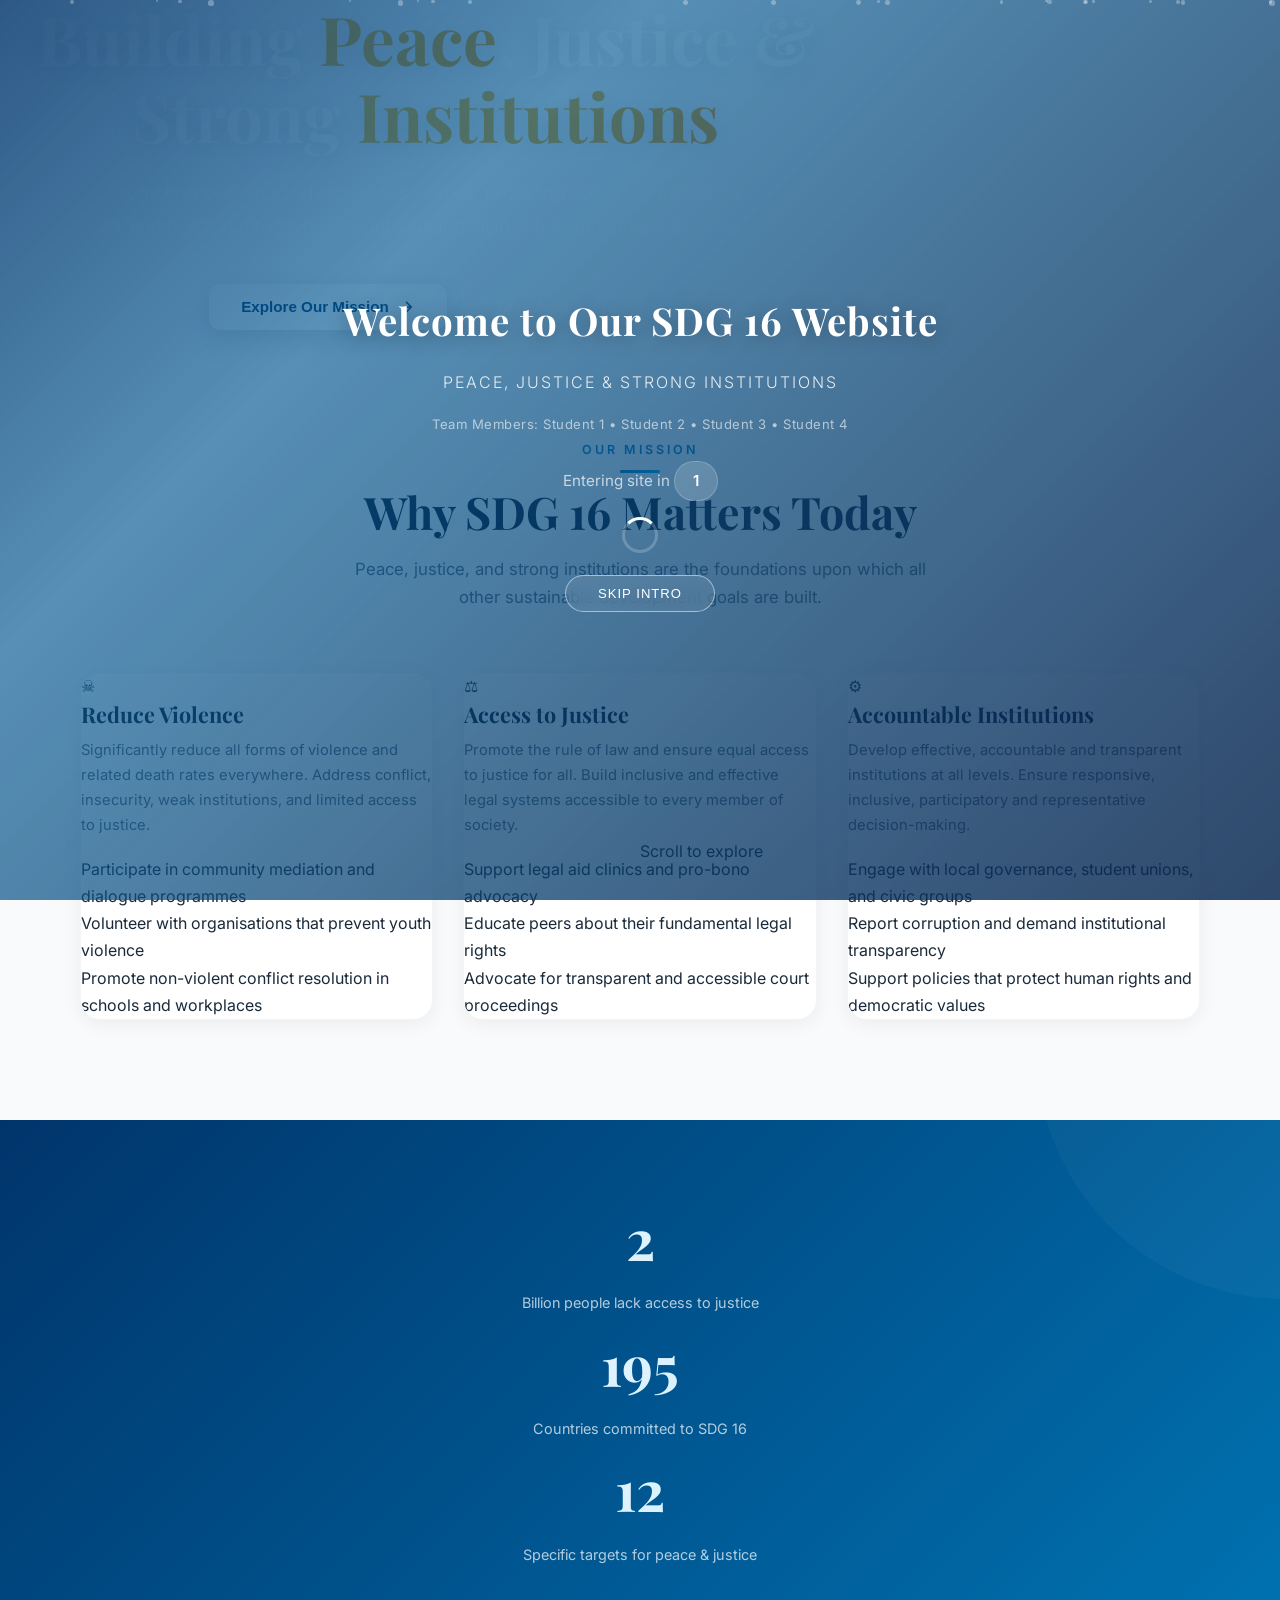
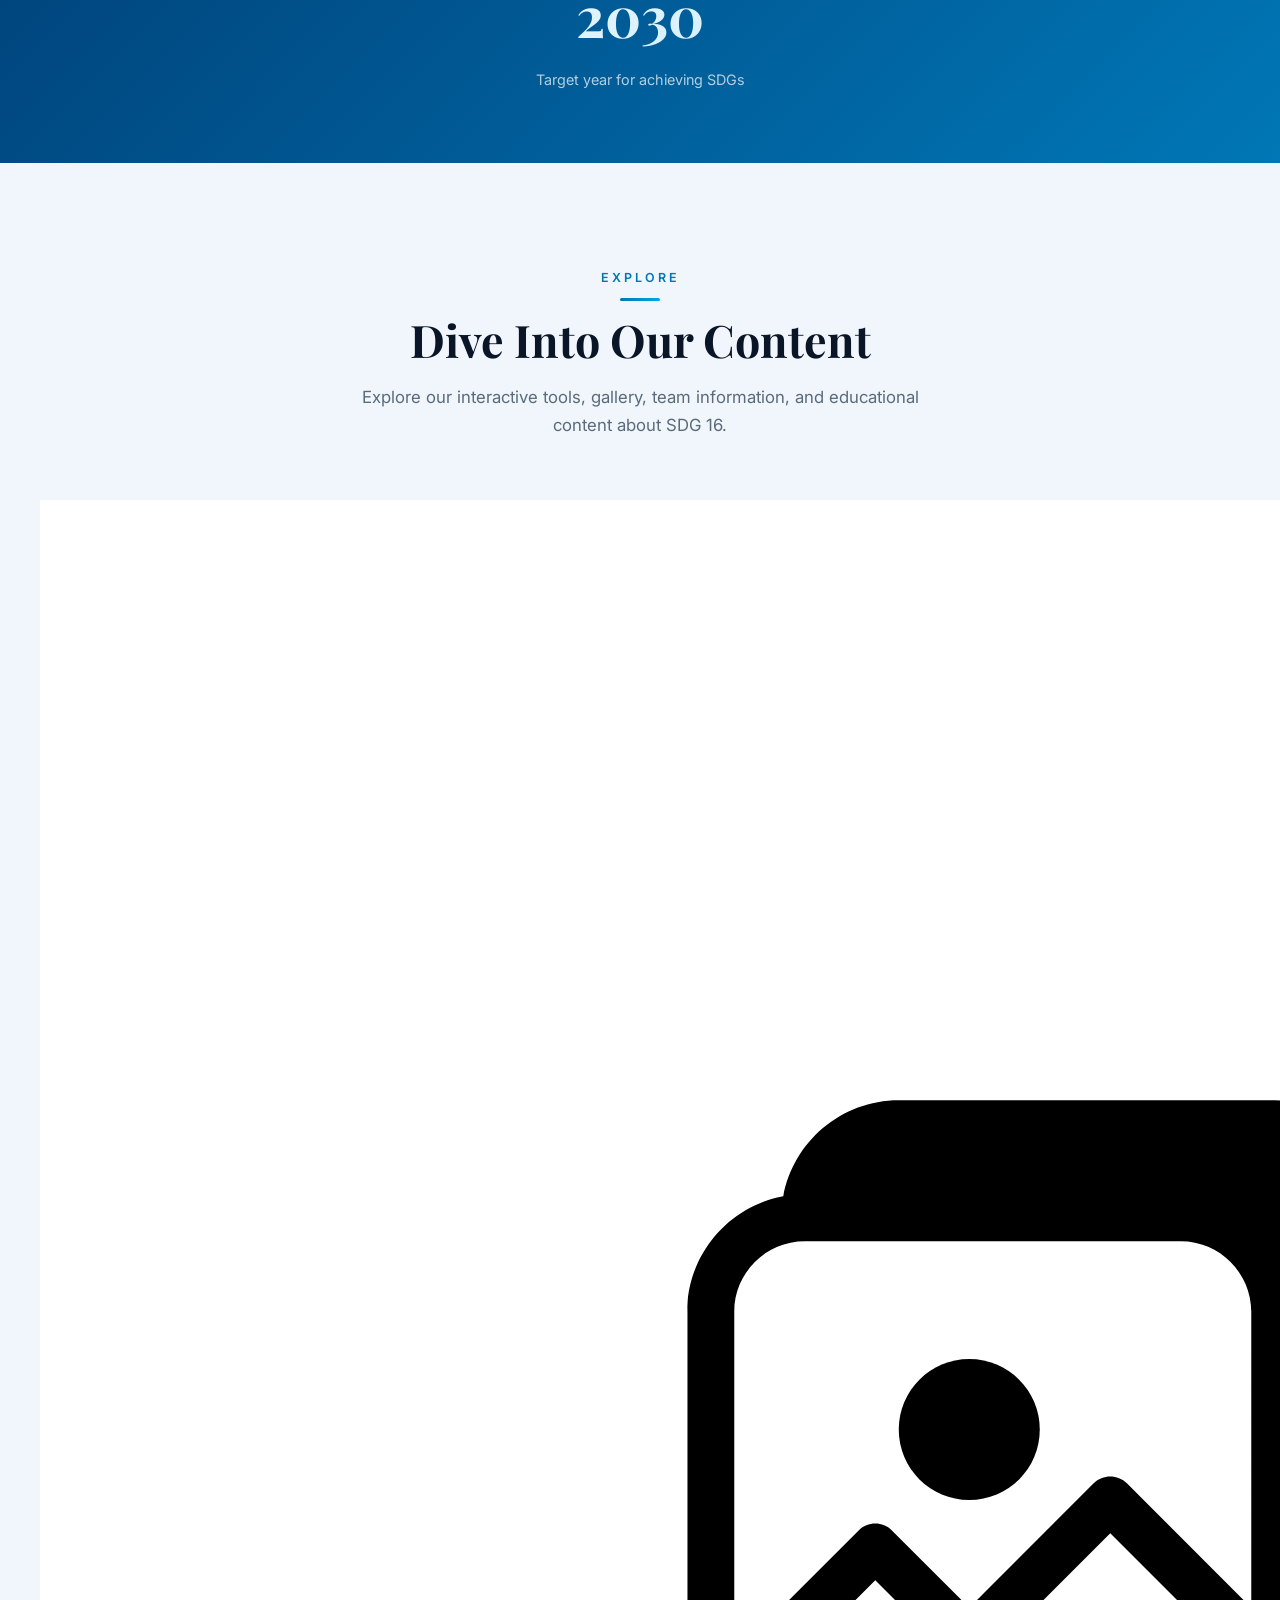
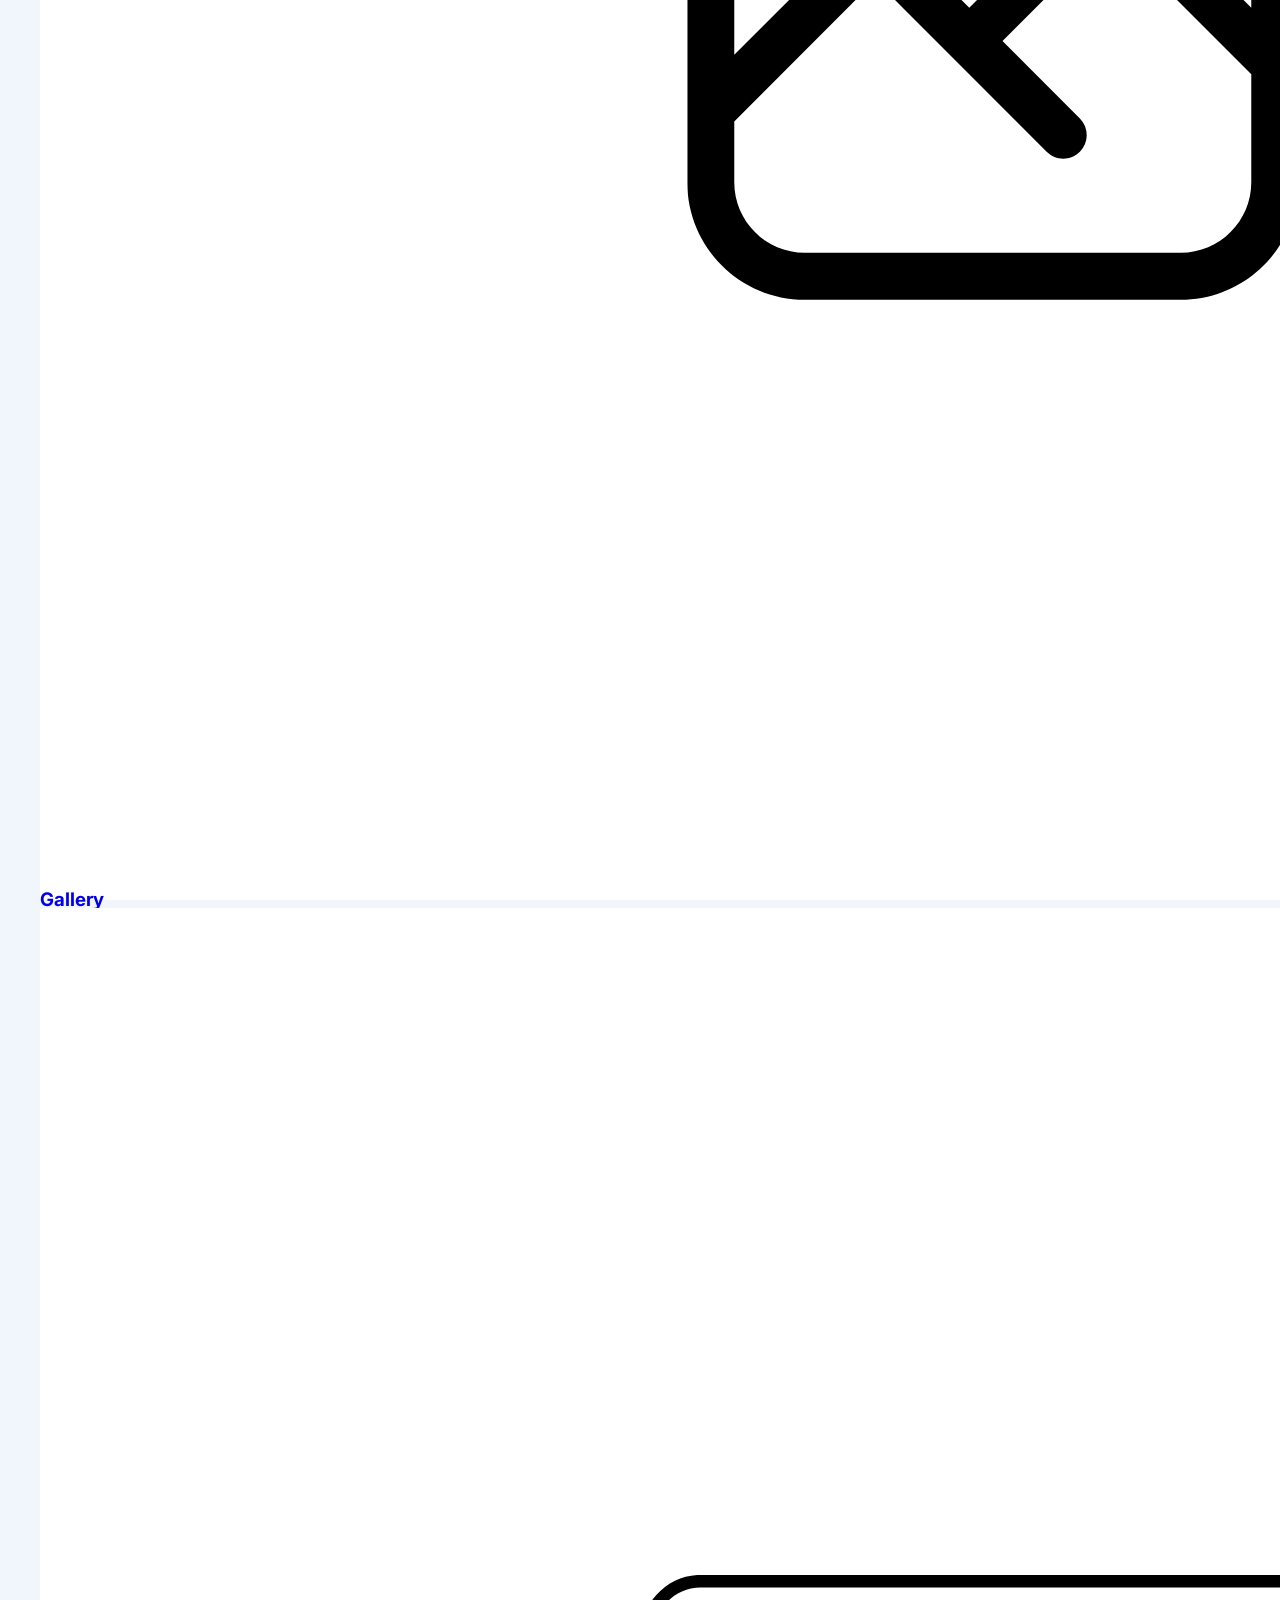
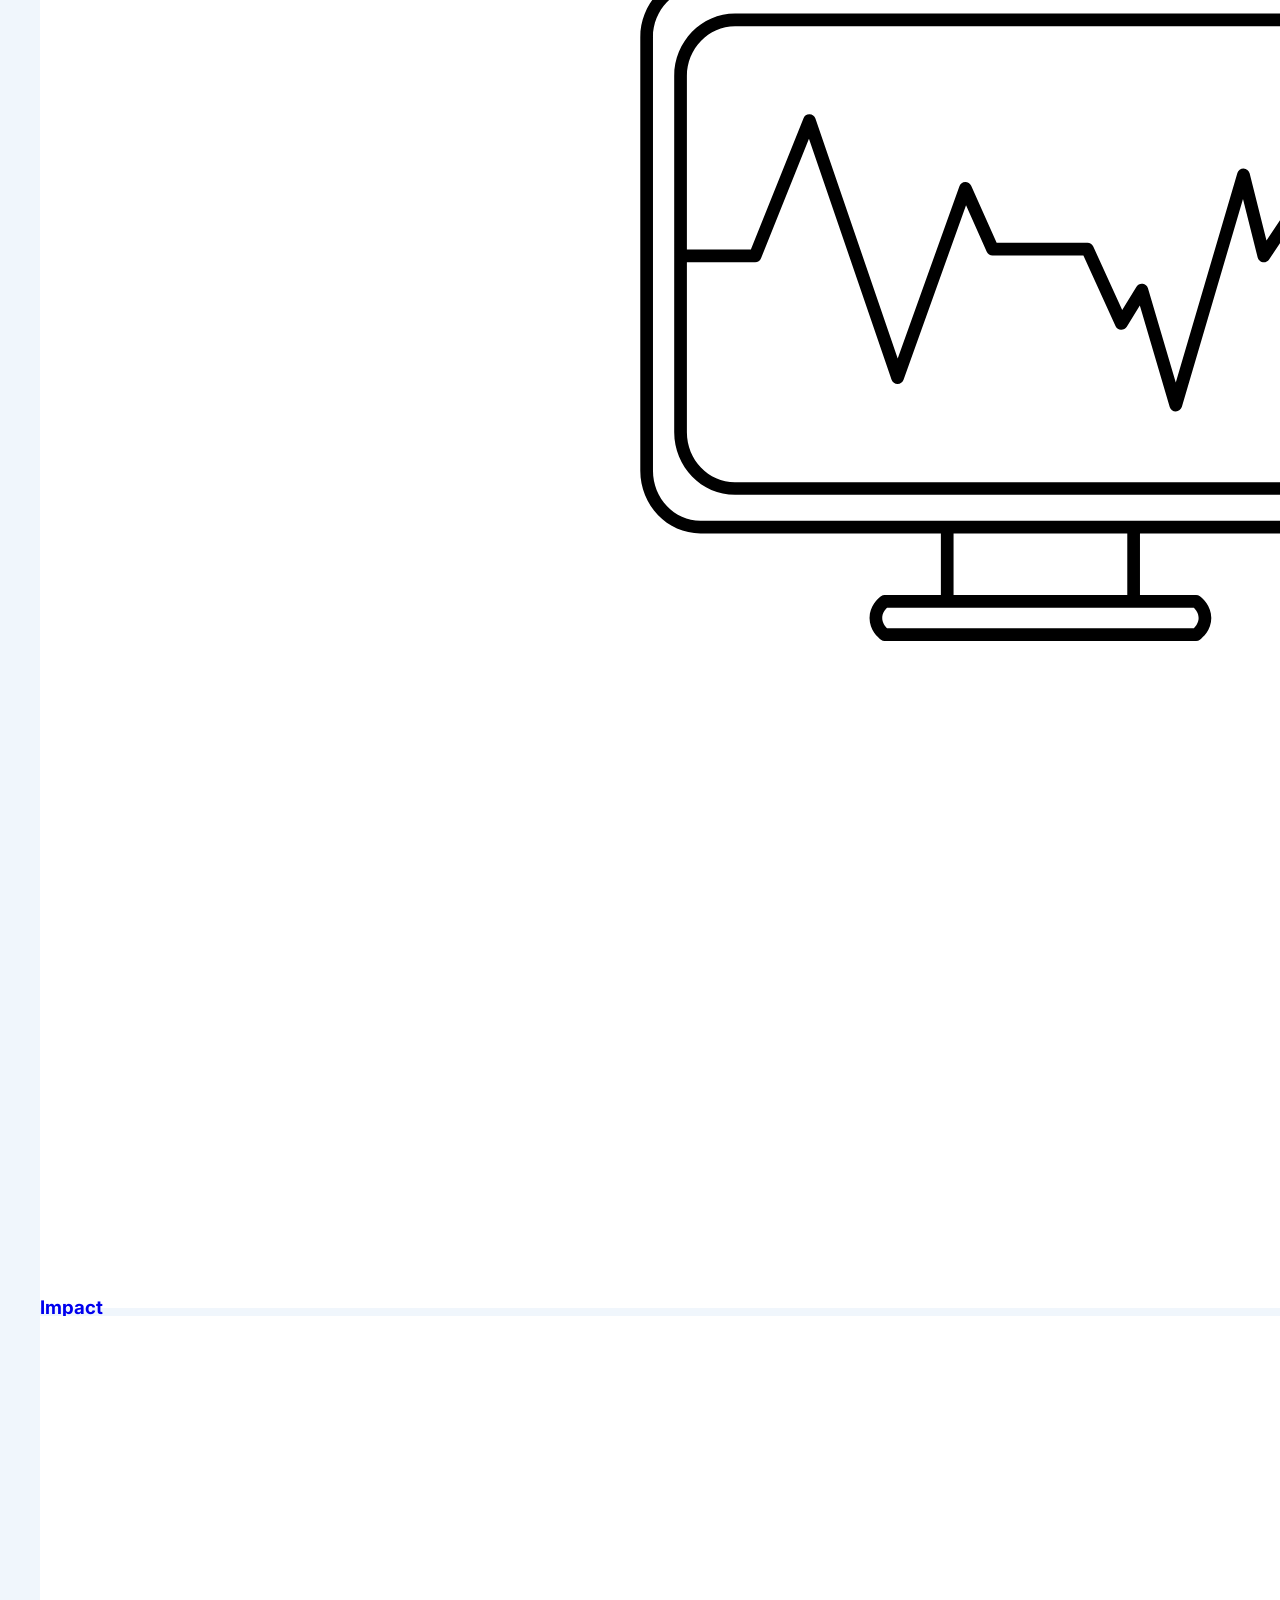
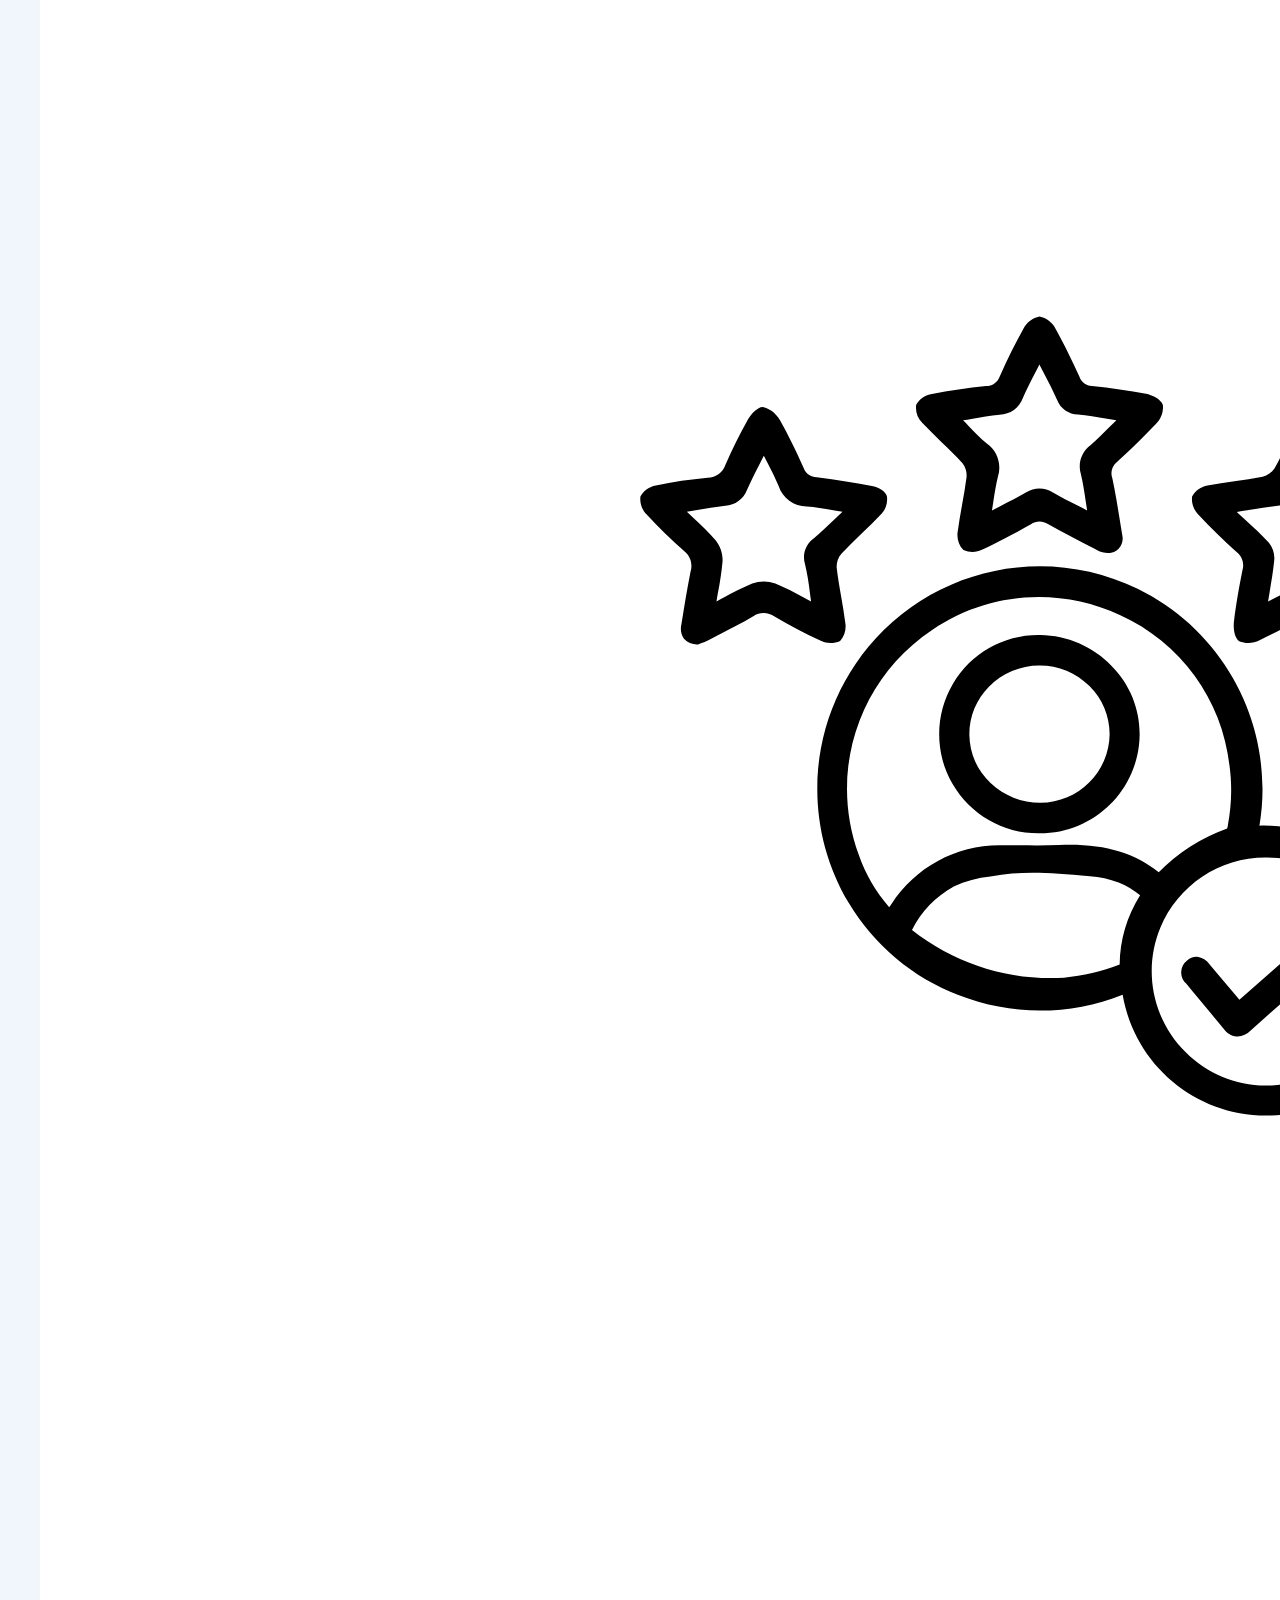
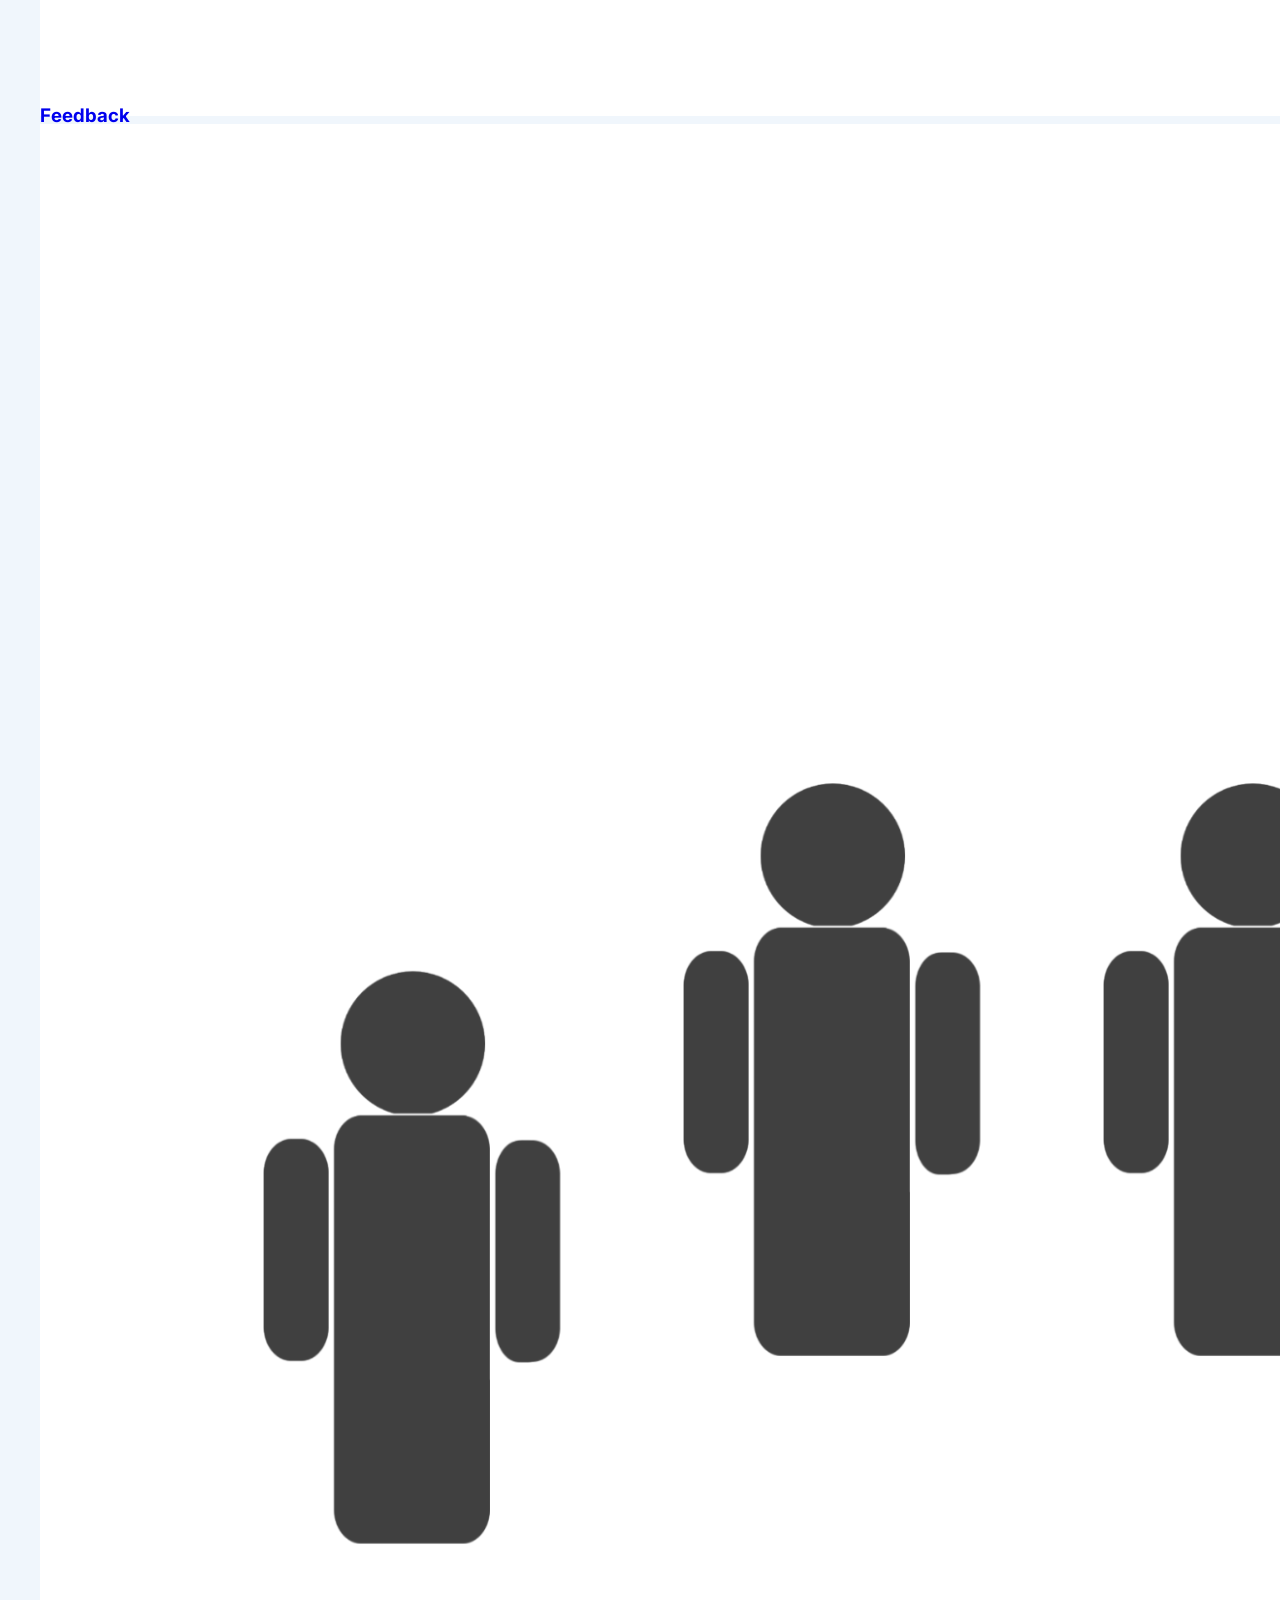
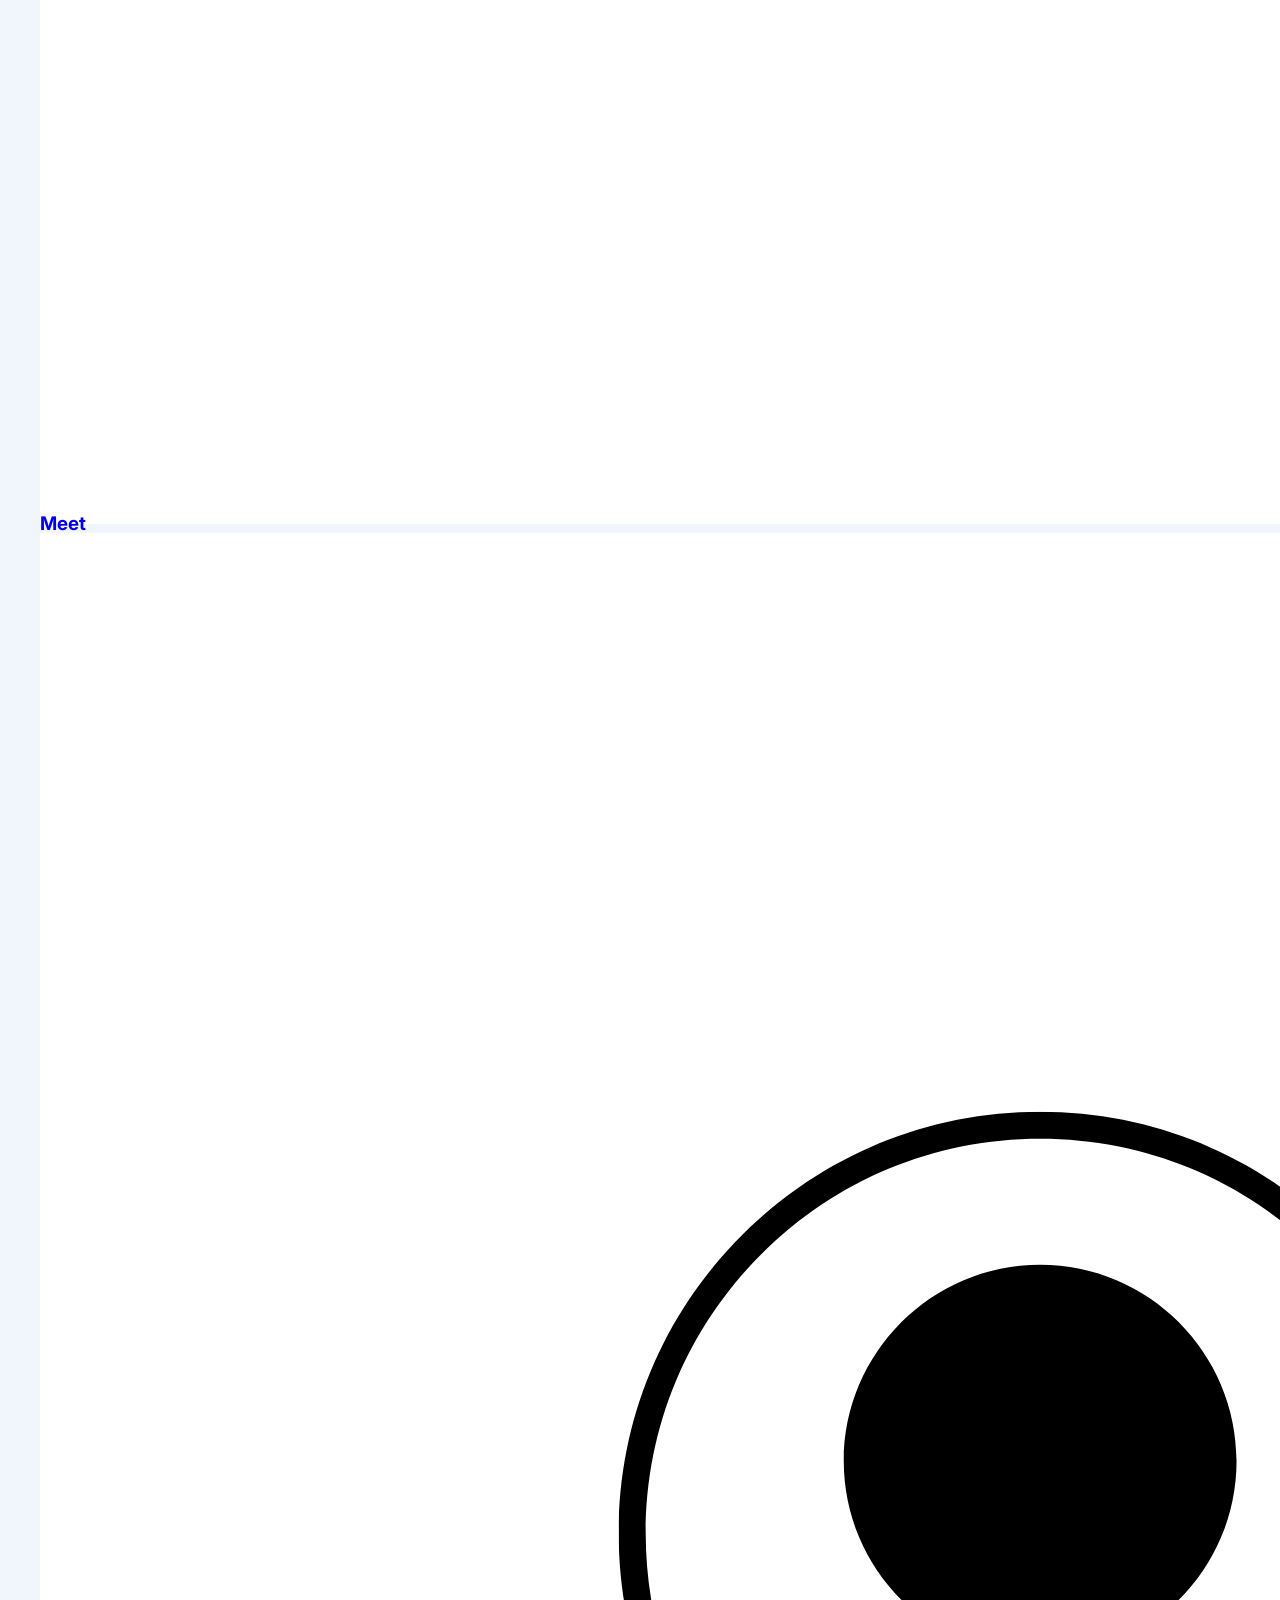
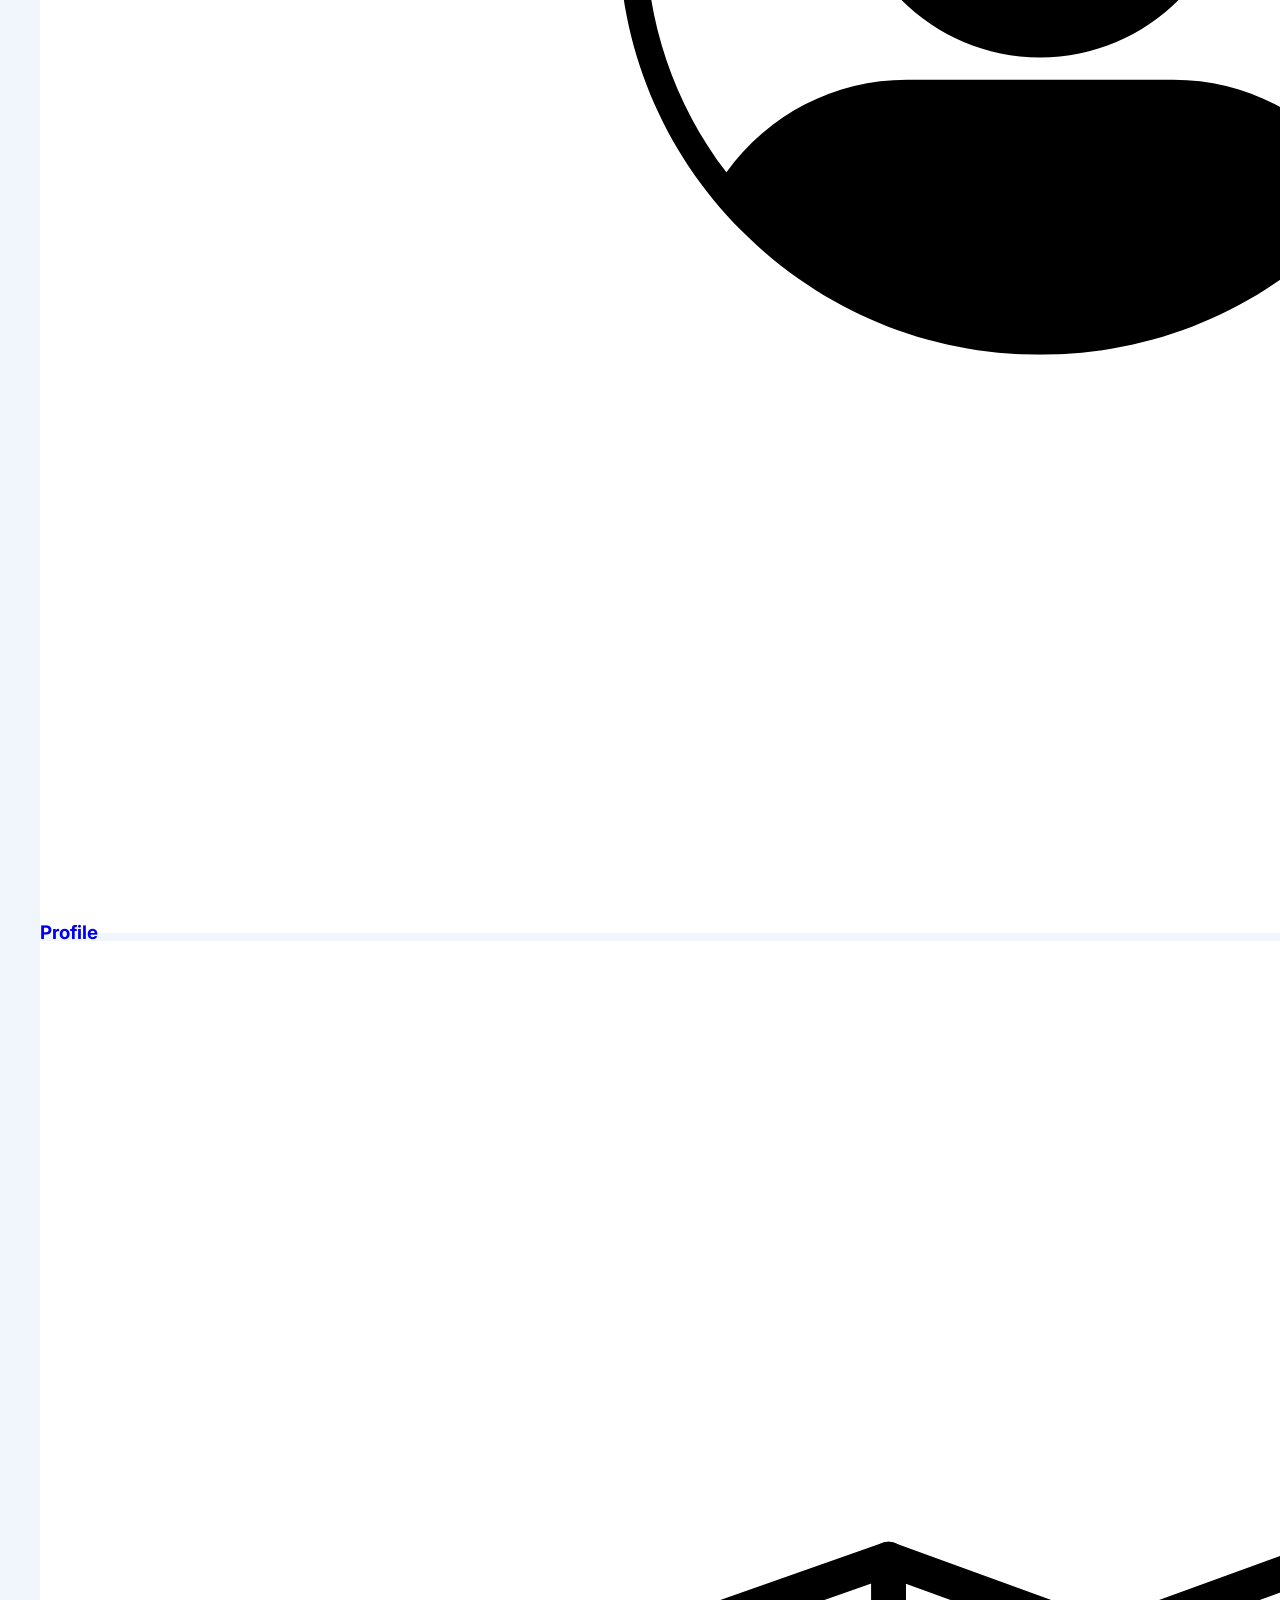
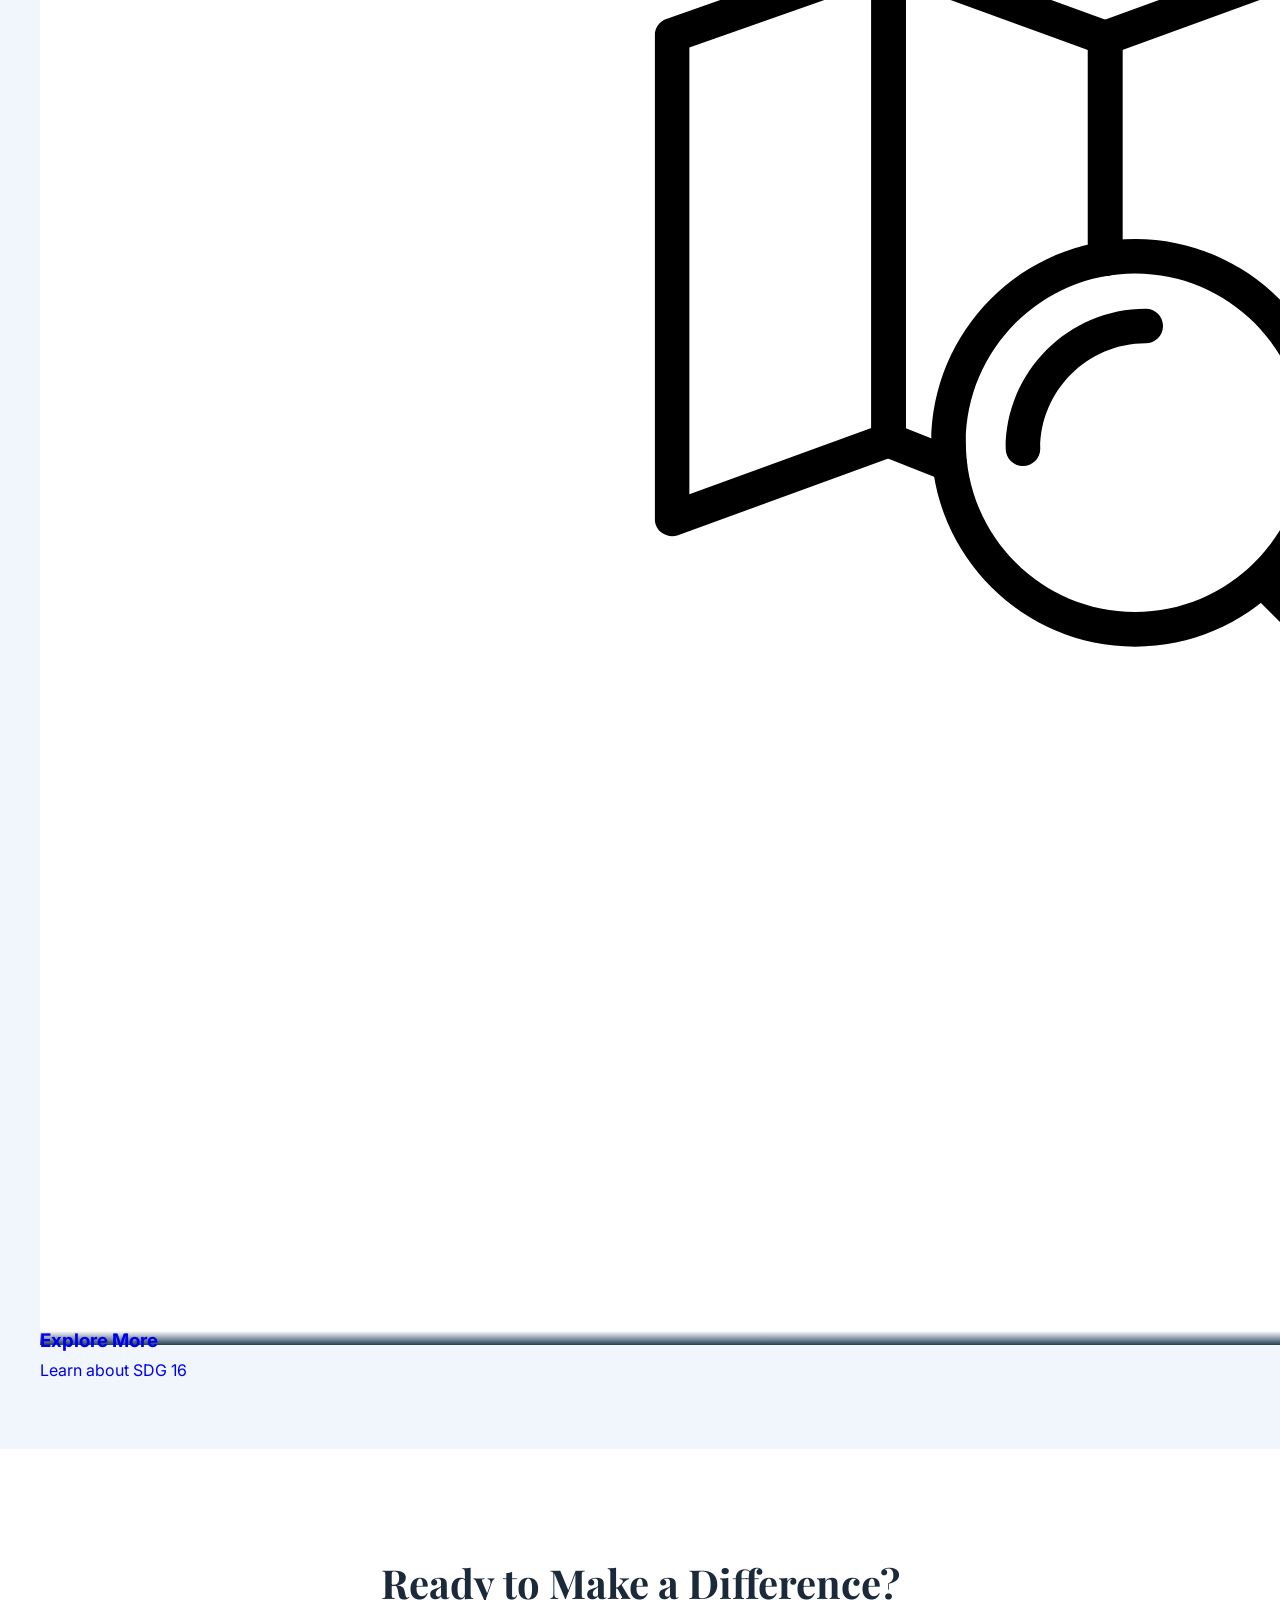
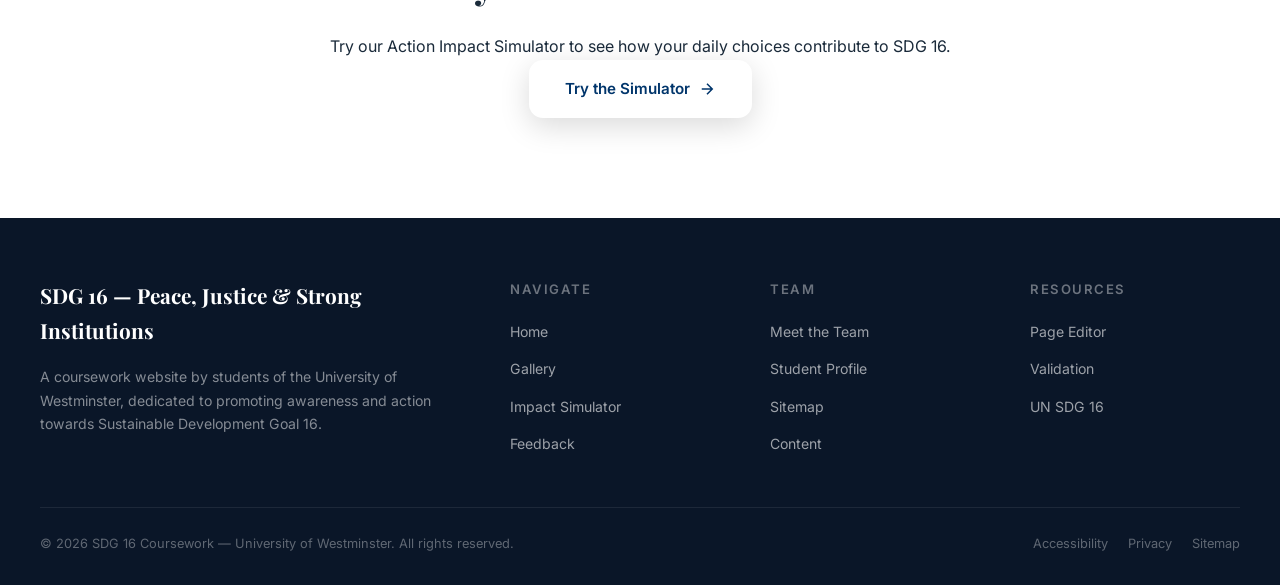
==== index.html @ 2e7e68fb "Refactor team.html into separate HTML pages with shared CSS and JS Agent-Logs-Url: https://github.co" ====
<!DOCTYPE html>
<html lang="en">
<head>
    <meta charset="UTF-8">
    <meta name="viewport" content="width=device-width, initial-scale=1.0">
    <meta http-equiv="X-UA-Compatible" content="IE=edge">
    <title>SDG 16 – Peace, Justice & Strong Institutions</title>

    <!-- Google Fonts -->
    <link rel="preconnect" href="https://fonts.googleapis.com">
    <link rel="preconnect" href="https://fonts.gstatic.com" crossorigin>
    <link href="https://fonts.googleapis.com/css2?family=Inter:wght@300;400;500;600;700;800;900&family=Playfair+Display:wght@400;500;600;700&display=swap" rel="stylesheet">
    <link rel="stylesheet" href="css/style.css">
</head>
<body>
    <!-- ========================================
         SPLASH SCREEN
    ======================================== -->
    <div id="splash-screen" role="dialog" aria-label="Splash screen introduction">
        <!-- Background Video -->
        <video class="splash-video" autoplay loop muted playsinline aria-hidden="true">
            <source src="images/birdanimation.mp4" type="video/mp4">
        </video>

        <!-- Dark Overlay -->
        <div class="splash-overlay"></div>

        <!-- Floating Particles -->
        <div class="splash-particles" id="splash-particles"></div>

        <!-- Foreground Content -->
        <div class="splash-content">
            <h1 class="splash-title">Welcome to Our SDG 16 Website</h1>
            <p class="splash-subtitle">Peace, Justice &amp; Strong Institutions</p>
            <p class="splash-members">Team Members: Student 1 &bull; Student 2 &bull; Student 3 &bull; Student 4</p>
            <div class="splash-countdown">
                Entering site in <span id="countdown-number">5</span>
            </div>
            <div class="splash-loader" aria-label="Loading animation"></div>
            <button class="splash-skip" id="skip-btn" onclick="skipSplash()" aria-label="Skip intro and enter website">Skip Intro</button>
        </div>
    </div>

    <!-- ========================================
         NAVIGATION BAR
    ======================================== -->
    <nav class="navbar" id="navbar" role="navigation" aria-label="Main navigation">
        <a class="nav-logo" href="index.html" aria-label="Go to Home page">
            <div class="nav-logo-icon" aria-hidden="true">16</div>
            <span class="nav-logo-text">SDG 16</span>
        </a>
        <ul class="nav-links" id="nav-links">
            <li><a href="index.html" class="active" data-page="home">Home</a></li>
            <li><a href="gallery.html" data-page="gallery">Gallery</a></li>
            <li><a href="simulator.html" data-page="ais">Impact Simulator</a></li>
            <li><a href="feedback.html" data-page="feedback">Feedback</a></li>
            <li><a href="team.html" data-page="team">Team</a></li>
            <li><a href="profile.html" data-page="profile">Profile</a></li>
            <li><a href="sitemap.html" data-page="sitemap">Sitemap</a></li>
            <li><a href="content.html" data-page="content">Content</a></li>
        </ul>
        <button class="nav-toggle" id="nav-toggle" aria-label="Toggle navigation menu">
            <span></span>
            <span></span>
            <span></span>
        </button>
    </nav>

    <!-- ========================================
         HOME PAGE
    ======================================== -->
    <main>
        <!-- Hero Section -->
        <section class="hero" id="hero">
            <div class="hero-bg-shapes">
                <div class="hero-shape"></div>
                <div class="hero-shape"></div>
                <div class="hero-shape"></div>
            </div>

            <div class="hero-content">
                <div class="hero-badge">
                    <span class="hero-badge-dot"></span>
                    United Nations SDG 16
                </div>
                <h1 class="hero-title">
                    Building <span class="highlight">Peace</span>, Justice &amp; Strong <span class="highlight">Institutions</span>
                </h1>
                <p class="hero-description">
                    Promoting peaceful and inclusive societies, providing access to justice for all,
                    and building effective, accountable and inclusive institutions at all levels.
                </p>
                <div class="hero-buttons">
                    <button class="btn-primary" onclick="document.getElementById('mission').scrollIntoView({behavior:'smooth'})">
                        Explore Our Mission
                        <svg width="18" height="18" viewBox="0 0 24 24" fill="none" stroke="currentColor" stroke-width="2"><path d="M5 12h14M12 5l7 7-7 7"/></svg>
                    </button>
                    <a href="simulator.html" class="btn-secondary">
                        Take Action
                        <svg width="18" height="18" viewBox="0 0 24 24" fill="none" stroke="currentColor" stroke-width="2"><path d="M12 2l3.09 6.26L22 9.27l-5 4.87L18.18 22 12 18.27 5.82 22 7 14.14l-5-4.87 6.91-1.01L12 2z"/></svg>
                    </a>
                </div>
            </div>

            <!-- Scroll Indicator -->
            <div class="scroll-indicator" id="scroll-indicator" onclick="document.getElementById('mission').scrollIntoView({behavior:'smooth'})">
                <div class="scroll-dot"></div>
                <span>Scroll to explore</span>
            </div>
        </section>

        <!-- Mission Section (3 Cards) -->
        <section id="mission" class="section">
            <div class="section-header">
                <span class="section-label reveal">Our Mission</span>
                <h2 class="section-title reveal reveal-delay-1">Why SDG 16 Matters Today</h2>
                <p class="section-subtitle reveal reveal-delay-2">
                    Peace, justice, and strong institutions are the foundations upon which all other sustainable development goals are built.
                </p>
            </div>
            <div class="cards-grid">
                <!-- Card 1: Reduce Violence -->
                <article class="card reveal reveal-delay-1">
                    <div class="card-icon" aria-hidden="true">&#9760;</div>
                    <h3 class="card-title">Reduce Violence</h3>
                    <p class="card-text">Significantly reduce all forms of violence and related death rates everywhere. Address conflict, insecurity, weak institutions, and limited access to justice.</p>
                    <ul class="card-list">
                        <li>Participate in community mediation and dialogue programmes</li>
                        <li>Volunteer with organisations that prevent youth violence</li>
                        <li>Promote non-violent conflict resolution in schools and workplaces</li>
                    </ul>
                </article>

                <!-- Card 2: Access to Justice -->
                <article class="card reveal reveal-delay-2">
                    <div class="card-icon" aria-hidden="true">&#9878;</div>
                    <h3 class="card-title">Access to Justice</h3>
                    <p class="card-text">Promote the rule of law and ensure equal access to justice for all. Build inclusive and effective legal systems accessible to every member of society.</p>
                    <ul class="card-list">
                        <li>Support legal aid clinics and pro-bono advocacy</li>
                        <li>Educate peers about their fundamental legal rights</li>
                        <li>Advocate for transparent and accessible court proceedings</li>
                    </ul>
                </article>

                <!-- Card 3: Accountable Institutions -->
                <article class="card reveal reveal-delay-3">
                    <div class="card-icon" aria-hidden="true">&#9881;</div>
                    <h3 class="card-title">Accountable Institutions</h3>
                    <p class="card-text">Develop effective, accountable and transparent institutions at all levels. Ensure responsive, inclusive, participatory and representative decision-making.</p>
                    <ul class="card-list">
                        <li>Engage with local governance, student unions, and civic groups</li>
                        <li>Report corruption and demand institutional transparency</li>
                        <li>Support policies that protect human rights and democratic values</li>
                    </ul>
                </article>
            </div>
        </section>

        <!-- Stats Banner -->
        <div class="stats-banner">
            <div class="stat-item">
                <div class="stat-number" data-target="2">0</div>
                <div class="stat-label">Billion people lack access to justice</div>
            </div>
            <div class="stat-divider" aria-hidden="true"></div>
            <div class="stat-item">
                <div class="stat-number" data-target="195">0</div>
                <div class="stat-label">Countries committed to SDG 16</div>
            </div>
            <div class="stat-divider" aria-hidden="true"></div>
            <div class="stat-item">
                <div class="stat-number" data-target="12">0</div>
                <div class="stat-label">Specific targets for peace &amp; justice</div>
            </div>
            <div class="stat-divider" aria-hidden="true"></div>
            <div class="stat-item">
                <div class="stat-number" data-target="2030">0</div>
                <div class="stat-label">Target year for achieving SDGs</div>
            </div>
        </div>

        <!-- Content Gallery Tiles -->
        <section class="gallery-section-home" id="explore">
            <div class="section-header">
                <span class="section-label reveal">Explore</span>
                <h2 class="section-title reveal reveal-delay-1">Dive Into Our Content</h2>
                <p class="section-subtitle reveal reveal-delay-2">
                    Explore our interactive tools, gallery, team information, and educational content about SDG 16.
                </p>
            </div>
            <div class="gallery-tiles">
                <a href="gallery.html" class="gallery-tile reveal">
                    <img src="images/gallery.png" alt="Gallery page preview showing images of peace and justice">
                    <div class="gallery-tile-overlay">
                        <h3>Gallery</h3>
                        <p>Explore powerful images</p>
                    </div>
                </a>
                <a href="simulator.html" class="gallery-tile reveal reveal-delay-1">
                    <img src="images/simulator.png" alt="Action Impact Simulator tool preview">
                    <div class="gallery-tile-overlay">
                        <h3>Impact Simulator</h3>
                        <p>Measure your impact</p>
                    </div>
                </a>
                <a href="feedback.html" class="gallery-tile reveal reveal-delay-2">
                    <img src="images/feedback.png" alt="Feedback and programme directory page preview">
                    <div class="gallery-tile-overlay">
                        <h3>Feedback</h3>
                        <p>Share your thoughts</p>
                    </div>
                </a>
                <a href="team.html" class="gallery-tile reveal reveal-delay-3">
                    <img src="images/team.png" alt="Meet the team page preview">
                    <div class="gallery-tile-overlay">
                        <h3>Meet the Team</h3>
                        <p>The people behind this site</p>
                    </div>
                </a>
                <a href="profile.html" class="gallery-tile reveal">
                    <img src="images/profile.png" alt="Student profile page preview">
                    <div class="gallery-tile-overlay">
                        <h3>Profile</h3>
                        <p>Student contributions</p>
                    </div>
                </a>
                <a href="explore.html" class="gallery-tile reveal reveal-delay-1">
                    <img src="images/explore.png" alt="Explore more content about SDG 16">
                    <div class="gallery-tile-overlay">
                        <h3>Explore More</h3>
                        <p>Learn about SDG 16</p>
                    </div>
                </a>
            </div>
        </section>

        <!-- Call to Action -->
        <section class="cta-section">
            <div class="cta-content">
                <h2 class="cta-title">Ready to Make a Difference?</h2>
                <p class="cta-subtitle">Try our Action Impact Simulator to see how your daily choices contribute to SDG 16.</p>
                <a href="simulator.html" class="cta-btn">
                    Try the Simulator
                    <svg width="18" height="18" viewBox="0 0 24 24" fill="none" stroke="currentColor" stroke-width="2"><path d="M5 12h14M12 5l7 7-7 7"/></svg>
                </a>
            </div>
        </section>
    </main>

    <!-- Go to Top Button -->
    <button class="go-top-btn" id="goTopBtn" onclick="window.scrollTo({top:0,behavior:'smooth'})" aria-label="Scroll to top of page">&#8593;</button>

    <!-- ========================================
         FOOTER
    ======================================== -->
    <footer class="footer" role="contentinfo">
        <div class="footer-inner">
            <div class="footer-brand">
                <div class="footer-brand-name">SDG 16 — Peace, Justice &amp; Strong Institutions</div>
                <p class="footer-brand-desc">
                    A coursework website by students of the University of Westminster, dedicated to promoting
                    awareness and action towards Sustainable Development Goal 16.
                </p>
            </div>

            <div>
                <h4 class="footer-heading">Navigate</h4>
                <ul class="footer-links">
                    <li><a href="index.html">Home</a></li>
                    <li><a href="gallery.html">Gallery</a></li>
                    <li><a href="simulator.html">Impact Simulator</a></li>
                    <li><a href="feedback.html">Feedback</a></li>
                </ul>
            </div>

            <div>
                <h4 class="footer-heading">Team</h4>
                <ul class="footer-links">
                    <li><a href="team.html">Meet the Team</a></li>
                    <li><a href="profile.html">Student Profile</a></li>
                    <li><a href="sitemap.html">Sitemap</a></li>
                    <li><a href="content.html">Content</a></li>
                </ul>
            </div>

            <div>
                <h4 class="footer-heading">Resources</h4>
                <ul class="footer-links">
                    <li><a href="pageEditor_ST2.html" target="_blank">Page Editor</a></li>
                    <li><a href="validation_ST2.html" target="_blank">Validation</a></li>
                    <li><a href="https://sdgs.un.org/goals/goal16" target="_blank" rel="noopener">UN SDG 16</a></li>
                </ul>
            </div>
        </div>

        <div class="footer-bottom">
            <span class="footer-bottom-text">&copy; 2026 SDG 16 Coursework — University of Westminster. All rights reserved.</span>
            <div class="footer-bottom-links">
                <a href="#">Accessibility</a>
                <a href="#">Privacy</a>
                <a href="sitemap.html">Sitemap</a>
            </div>
        </div>
    </footer>

    <script src="js/script.js"></script>
</body>
</html>
---- css/style.css ----
/* ========================================
   CSS RESET & BASE STYLES
   Global styles for the entire website
======================================== */
*, *::before, *::after {
    margin: 0;
    padding: 0;
    box-sizing: border-box;
}

html {
    scroll-behavior: smooth;
    font-size: 16px;
    overflow-x: hidden;
}

body {
    font-family: 'Inter', -apple-system, BlinkMacSystemFont, sans-serif;
    color: #1a2a3a;
    background-color: #f8fafc;
    line-height: 1.7;
    overflow-x: hidden;
}

/* ========================================
   SPLASH SCREEN
   Full-screen intro with background image,
   countdown timer, and skip button
======================================== */
#splash-screen {
    position: fixed;
    top: 0;
    left: 0;
    width: 100vw;
    height: 100vh;
    z-index: 10000;
    display: flex;
    align-items: center;
    justify-content: center;
    overflow: hidden;
    transition: opacity 1s ease, visibility 1s ease;
}

#splash-screen.hidden {
    opacity: 0;
    visibility: hidden;
    pointer-events: none;
}

/* Background video style */
.splash-video {
    position: absolute;
    top: 0;
    left: 0;
    width: 100%;
    height: 100%;
    object-fit: cover;
    z-index: 1;
    
}

@keyframes splashBgZoom {
    0% { transform: scale(1.1); opacity: 0; }
    30% { opacity: 1; }
    100% { transform: scale(1); opacity: 1; }
}

/* Dark gradient overlay for text readability */
.splash-overlay {
    position: absolute;
    top: 0;
    left: 0;
    width: 100%;
    height: 100%;
    background: linear-gradient(
        135deg,
        rgba(0, 53, 107, 0.82) 0%,
        rgba(0, 86, 145, 0.65) 30%,
        rgba(10, 40, 80, 0.85) 100%
    );
    z-index: 2;
}

/* Floating particles for visual depth */
.splash-particles {
    position: absolute;
    top: 0;
    left: 0;
    width: 100%;
    height: 100%;
    z-index: 2;
    pointer-events: none;
    overflow: hidden;
}

.particle {
    position: absolute;
    width: 4px;
    height: 4px;
    background: rgba(255,255,255,0.3);
    border-radius: 50%;
    animation: particleFloat linear infinite;
}

@keyframes particleFloat {
    0% { transform: translateY(100vh) rotate(0deg); opacity: 0; }
    10% { opacity: 1; }
    90% { opacity: 1; }
    100% { transform: translateY(-10vh) rotate(720deg); opacity: 0; }
}

/* Splash foreground image with animation */
.splash-foreground {
    position: relative;
    z-index: 3;
    max-width: 320px;
    width: 55vw;
    height: auto;
    filter: drop-shadow(0 20px 60px rgba(0, 0, 0, 0.4));
    opacity: 0;
    animation: splashImgFadeIn 1.2s ease-out 0.3s forwards, splashImgFloat 3s ease-in-out 1.5s infinite;
}

@keyframes splashImgFadeIn {
    from { opacity: 0; transform: translateY(30px) scale(0.92); }
    to { opacity: 1; transform: translateY(0) scale(1); }
}

@keyframes splashImgFloat {
    0%, 100% { transform: translateY(0px); }
    50% { transform: translateY(-12px); }
}

/* Splash content text */
.splash-content {
    position: relative;
    z-index: 3;
    text-align: center;
    color: #ffffff;
    display: flex;
    flex-direction: column;
    align-items: center;
    gap: 16px;
    padding: 20px;
}

.splash-title {
    font-family: 'Playfair Display', serif;
    font-size: clamp(1.4rem, 4vw, 2.4rem);
    font-weight: 700;
    letter-spacing: 1px;
    text-shadow: 0 2px 20px rgba(0,0,0,0.3);
    opacity: 0;
    animation: fadeInUp 1s ease-out 0.8s forwards;
}

.splash-subtitle {
    font-size: clamp(0.8rem, 1.8vw, 1rem);
    font-weight: 300;
    letter-spacing: 2px;
    text-transform: uppercase;
    opacity: 0;
    animation: fadeInUp 1s ease-out 1.1s forwards;
    color: rgba(255,255,255,0.85);
}

.splash-members {
    font-size: 0.82rem;
    color: rgba(255,255,255,0.6);
    letter-spacing: 0.5px;
    opacity: 0;
    animation: fadeInUp 1s ease-out 1.3s forwards;
}

.splash-countdown {
    font-size: 0.95rem;
    font-weight: 400;
    color: rgba(255,255,255,0.7);
    margin-top: 10px;
    opacity: 0;
    animation: fadeInUp 1s ease-out 1.5s forwards;
}

.splash-countdown span {
    display: inline-block;
    background: rgba(255,255,255,0.15);
    backdrop-filter: blur(10px);
    padding: 6px 18px;
    border-radius: 30px;
    font-weight: 600;
    color: #fff;
    border: 1px solid rgba(255,255,255,0.2);
    min-width: 44px;
    text-align: center;
}

/* CSS Loader animation */
.splash-loader {
    width: 36px;
    height: 36px;
    border: 3px solid rgba(255,255,255,0.2);
    border-top: 3px solid #ffffff;
    border-radius: 50%;
    opacity: 0;
    animation: fadeInUp 0.6s ease-out 1.7s forwards, spin 1s linear 1.7s infinite;
}

@keyframes spin {
    to { transform: rotate(360deg); }
}

.splash-skip {
    margin-top: 6px;
    padding: 10px 32px;
    border: 1.5px solid rgba(255,255,255,0.5);
    background: rgba(255,255,255,0.08);
    backdrop-filter: blur(10px);
    color: #fff;
    font-size: 0.82rem;
    font-weight: 500;
    letter-spacing: 1px;
    text-transform: uppercase;
    border-radius: 50px;
    cursor: pointer;
    transition: all 0.3s ease;
    opacity: 0;
    animation: fadeInUp 1s ease-out 1.9s forwards;
}

.splash-skip:hover {
    background: rgba(255,255,255,0.2);
    border-color: #fff;
    transform: translateY(-2px);
    box-shadow: 0 8px 25px rgba(0,0,0,0.2);
}

@keyframes fadeInUp {
    from { opacity: 0; transform: translateY(20px); }
    to { opacity: 1; transform: translateY(0); }
}

/* ========================================
   NAVIGATION BAR
   Fixed navbar with scroll effect
======================================== */
.navbar {
    position: fixed;
    top: 0;
    left: 0;
    width: 100%;
    z-index: 9000;
    padding: 15px 40px;
    display: flex;
    align-items: center;
    justify-content: space-between;
    transition: all 0.4s ease;
    background: transparent;
    display: none; /* Hidden during splash screen */
}

.navbar.scrolled {
    background: rgba(255, 255, 255, 0.97);
    backdrop-filter: blur(20px);
    box-shadow: 0 2px 30px rgba(0, 0, 0, 0.08);
    padding: 10px 40px;
}

.nav-logo {
    display: flex;
    align-items: center;
    gap: 12px;
    text-decoration: none;
    color: #fff;
    transition: color 0.4s ease;
    cursor: pointer;
}

.navbar.scrolled .nav-logo { color: #00356b; }

.nav-logo-icon {
    width: 40px;
    height: 40px;
    background: linear-gradient(135deg, #00568f, #0088cc);
    border-radius: 10px;
    display: flex;
    align-items: center;
    justify-content: center;
    font-weight: 800;
    font-size: 1.1rem;
    color: #fff;
    box-shadow: 0 4px 15px rgba(0, 86, 145, 0.3);
}

.nav-logo-text {
    font-family: 'Playfair Display', serif;
    font-size: 1.2rem;
    font-weight: 600;
}

.nav-links {
    display: flex;
    align-items: center;
    gap: 4px;
    list-style: none;
}

.nav-links a {
    text-decoration: none;
    color: rgba(255,255,255,0.85);
    font-size: 0.85rem;
    font-weight: 500;
    padding: 8px 14px;
    border-radius: 8px;
    transition: all 0.3s ease;
    cursor: pointer;
}

.navbar.scrolled .nav-links a { color: #3a4a5c; }
.nav-links a:hover { background: rgba(255,255,255,0.15); color: #fff; }
.navbar.scrolled .nav-links a:hover { background: rgba(0, 86, 145, 0.08); color: #00568f; }
.nav-links a.active { background: rgba(255,255,255,0.2); color: #fff; font-weight: 600; }
.navbar.scrolled .nav-links a.active { background: #00568f; color: #fff; }

/* Mobile menu toggle */
.nav-toggle {
    display: none;
    flex-direction: column;
    gap: 5px;
    cursor: pointer;
    background: none;
    border: none;
    padding: 5px;
}

.nav-toggle span {
    display: block;
    width: 26px;
    height: 2.5px;
    background: #fff;
    border-radius: 3px;
    transition: all 0.3s ease;
}

.navbar.scrolled .nav-toggle span { background: #1a2a3a; }

/* ========================================
   PAGE SECTIONS - SPA Navigation
   Each page is a section, shown/hidden
======================================== */
.page-section {
    display: none;
    min-height: 100vh;
}

.page-section.active-page {
    display: block;
}

/* ========================================
   HERO SECTION (Home)
======================================== */
#home-page .hero {
    position: relative;
    width: 100%;
    height: 100vh;
    display: flex;
    align-items: center;
    justify-content: center;
    overflow: hidden;
    background: linear-gradient(160deg, #00356b 0%, #00568f 35%, #0077b6 65%, #00a8e8 100%);
}

.hero-bg-shapes {
    position: absolute;
    top: 0; left: 0;
    width: 100%; height: 100%;
    overflow: hidden;
    z-index: 1;
}

.hero-shape {
    position: absolute;
    border-radius: 50%;
    background: rgba(255,255,255,0.04);
    animation: shapeFloat 20s ease-in-out infinite;
}

.hero-shape:nth-child(1) { width: 600px; height: 600px; top: -200px; right: -100px; }
.hero-shape:nth-child(2) { width: 400px; height: 400px; bottom: -150px; left: -100px; animation-delay: -5s; }
.hero-shape:nth-child(3) { width: 300px; height: 300px; top: 50%; left: 50%; animation-delay: -10s; }

@keyframes shapeFloat {
    0%, 100% { transform: translate(0, 0) rotate(0deg); }
    25% { transform: translate(30px, -30px) rotate(5deg); }
    50% { transform: translate(-20px, 20px) rotate(-5deg); }
    75% { transform: translate(15px, 15px) rotate(3deg); }
}

.hero-content {
    position: relative;
    z-index: 2;
    text-align: center;
    color: #ffffff;
    max-width: 850px;
    padding: 0 30px;
}

.hero-badge {
    display: inline-flex;
    align-items: center;
    gap: 8px;
    background: rgba(255,255,255,0.12);
    backdrop-filter: blur(10px);
    border: 1px solid rgba(255,255,255,0.2);
    padding: 8px 20px;
    border-radius: 50px;
    font-size: 0.82rem;
    font-weight: 500;
    letter-spacing: 1.5px;
    text-transform: uppercase;
    margin-bottom: 25px;
    color: rgba(255,255,255,0.9);
    opacity: 0;
    display: none; /* Hidden during splash screen */
    animation: fadeInUp 0.8s ease-out 0.3s forwards;
}

.hero-badge-dot {
    width: 8px; height: 8px;
    background: #4ade80;
    border-radius: 50%;
    animation: pulse 2s ease-in-out infinite;
}

@keyframes pulse {
    0%, 100% { opacity: 1; transform: scale(1); }
    50% { opacity: 0.5; transform: scale(1.3); }
}

.hero-title {
    font-family: 'Playfair Display', serif;
    font-size: clamp(2rem, 5.5vw, 4.2rem);
    font-weight: 700;
    line-height: 1.15;
    margin-bottom: 20px;
    text-shadow: 0 4px 30px rgba(0,0,0,0.15);
    opacity: 0;
    animation: fadeInUp 1s ease-out 0.5s forwards;
}

.hero-title .highlight {
    background: linear-gradient(135deg, #fbbf24, #f59e0b);
    -webkit-background-clip: text;
    -webkit-text-fill-color: transparent;
    background-clip: text;
}

.hero-description {
    font-size: clamp(0.95rem, 2vw, 1.2rem);
    font-weight: 300;
    line-height: 1.8;
    color: rgba(255,255,255,0.85);
    max-width: 650px;
    margin: 0 auto 35px;
    opacity: 0;
    animation: fadeInUp 1s ease-out 0.7s forwards;
}

.hero-buttons {
    display: flex;
    align-items: center;
    justify-content: center;
    gap: 16px;
    flex-wrap: wrap;
    opacity: 0;
    animation: fadeInUp 1s ease-out 0.9s forwards;
}

.btn-primary {
    display: inline-flex;
    align-items: center;
    gap: 8px;
    padding: 14px 32px;
    background: #ffffff;
    color: #00356b;
    font-size: 0.95rem;
    font-weight: 600;
    border: none;
    border-radius: 12px;
    cursor: pointer;
    transition: all 0.3s ease;
    text-decoration: none;
    box-shadow: 0 8px 30px rgba(0,0,0,0.15);
}

.btn-primary:hover {
    transform: translateY(-3px);
    box-shadow: 0 12px 40px rgba(0,0,0,0.2);
}

.btn-secondary {
    display: inline-flex;
    align-items: center;
    gap: 8px;
    padding: 14px 32px;
    background: rgba(255,255,255,0.1);
    backdrop-filter: blur(10px);
    color: #fff;
    font-size: 0.95rem;
    font-weight: 500;
    border: 1.5px solid rgba(255,255,255,0.3);
    border-radius: 12px;
    cursor: pointer;
    transition: all 0.3s ease;
    text-decoration: none;
}

.btn-secondary:hover {
    background: rgba(255,255,255,0.2);
    border-color: #fff;
    transform: translateY(-3px);
}

/* Scroll Indicator */
.scroll-indicator {
    position: absolute;
    bottom: 35px;
    left: 50%;
    transform: translateX(-50%);
    z-index: 5;
    display: flex;
    flex-direction: column;
    align-items: center;
    gap: 8px;
    cursor: pointer;
    opacity: 0;
    animation: fadeInUp 1s ease-out 1.5s forwards;
    transition: opacity 0.3s ease;
}

.scroll-indicator-text {
    font-size: 0.72rem;
    font-weight: 500;
    letter-spacing: 2px;
    text-transform: uppercase;
    color: rgba(255,255,255,0.6);
}

.scroll-indicator-mouse {
    width: 24px;
    height: 38px;
    border: 2px solid rgba(255,255,255,0.4);
    border-radius: 12px;
    position: relative;
}

.scroll-indicator-mouse::before {
    content: '';
    position: absolute;
    top: 6px;
    left: 50%;
    transform: translateX(-50%);
    width: 3px;
    height: 8px;
    background: rgba(255,255,255,0.7);
    border-radius: 3px;
    animation: scrollBounce 2s ease-in-out infinite;
}

@keyframes scrollBounce {
    0%, 100% { top: 6px; opacity: 1; }
    50% { top: 18px; opacity: 0.3; }
}

.scroll-indicator-arrow { animation: arrowBounce 2s ease-in-out infinite; }
.scroll-indicator-arrow svg { width: 16px; height: 16px; fill: none; stroke: rgba(255,255,255,0.5); stroke-width: 2; }

@keyframes arrowBounce {
    0%, 100% { transform: translateY(0); }
    50% { transform: translateY(5px); }
}

/* ========================================
   SECTION SHARED STYLES
======================================== */
.section {
    padding: 100px 40px;
    max-width: 1200px;
    margin: 0 auto;
}

.section-header {
    text-align: center;
    margin-bottom: 60px;
}

.section-label {
    display: inline-block;
    font-size: 0.78rem;
    font-weight: 600;
    letter-spacing: 3px;
    text-transform: uppercase;
    color: #0077b6;
    margin-bottom: 12px;
}

.section-label::after {
    content: '';
    display: block;
    width: 40px;
    height: 3px;
    background: linear-gradient(90deg, #0077b6, #00a8e8);
    margin: 10px auto 0;
    border-radius: 2px;
}

.section-title {
    font-family: 'Playfair Display', serif;
    font-size: clamp(1.8rem, 4vw, 2.8rem);
    font-weight: 700;
    color: #0a1628;
    line-height: 1.2;
    margin-bottom: 16px;
}

.section-subtitle {
    font-size: 1.05rem;
    color: #5a6a7a;
    max-width: 600px;
    margin: 0 auto;
    font-weight: 400;
}

/* ========================================
   CARDS (Mission, Gallery, etc.)
======================================== */
.cards-grid {
    display: grid;
    grid-template-columns: repeat(auto-fit, minmax(320px, 1fr));
    gap: 30px;
}

.card {
    background: #ffffff;
    border-radius: 20px;
    overflow: hidden;
    box-shadow: 0 4px 20px rgba(0, 0, 0, 0.06);
    transition: all 0.4s ease;
    border: 1px solid rgba(0,0,0,0.04);
}

.card:hover {
    transform: translateY(-8px);
    box-shadow: 0 20px 60px rgba(0, 0, 0, 0.12);
}

.card-image {
    width: 100%;
    height: 220px;
    object-fit: cover;
    display: block;
}

.card-body { padding: 28px; }

.card-tag {
    display: inline-block;
    background: linear-gradient(135deg, #e0f2fe, #bae6fd);
    color: #0369a1;
    font-size: 0.72rem;
    font-weight: 600;
    letter-spacing: 1px;
    text-transform: uppercase;
    padding: 5px 14px;
    border-radius: 50px;
    margin-bottom: 14px;
}

.card-title {
    font-family: 'Playfair Display', serif;
    font-size: 1.35rem;
    font-weight: 700;
    color: #0a1628;
    margin-bottom: 10px;
    line-height: 1.3;
}

.card-text {
    font-size: 0.92rem;
    color: #5a6a7a;
    line-height: 1.7;
    margin-bottom: 18px;
}

.card-highlights { list-style: none; padding: 0; }

.card-highlights li {
    display: flex;
    align-items: flex-start;
    gap: 10px;
    font-size: 0.88rem;
    color: #3a4a5c;
    padding: 6px 0;
}

.card-highlights li::before {
    content: '✦';
    color: #0077b6;
    font-size: 0.7rem;
    margin-top: 3px;
    flex-shrink: 0;
}

/* ========================================
   STATS BANNER
======================================== */
.stats-banner {
    background: linear-gradient(135deg, #00356b, #0077b6);
    padding: 70px 40px;
    position: relative;
    overflow: hidden;
}

.stats-banner::before {
    content: '';
    position: absolute;
    top: -50%;
    right: -20%;
    width: 500px;
    height: 500px;
    background: rgba(255,255,255,0.03);
    border-radius: 50%;
}

.stats-grid {
    display: grid;
    grid-template-columns: repeat(auto-fit, minmax(200px, 1fr));
    gap: 40px;
    max-width: 1000px;
    margin: 0 auto;
    position: relative;
    z-index: 2;
}

.stat-item { text-align: center; color: #ffffff; }

.stat-number {
    font-family: 'Playfair Display', serif;
    font-size: clamp(2.5rem, 5vw, 3.5rem);
    font-weight: 700;
    margin-bottom: 6px;
    background: linear-gradient(135deg, #fff, #bae6fd);
    -webkit-background-clip: text;
    -webkit-text-fill-color: transparent;
    background-clip: text;
}

.stat-label {
    font-size: 0.9rem;
    font-weight: 400;
    color: rgba(255,255,255,0.7);
}

/* ========================================
   CONTENT GALLERY / INTERACTIVE TILES
======================================== */
.gallery-section-home {
    background: #f0f6fc;
    padding: 100px 40px;
}

.gallery-grid {
    display: grid;
    grid-template-columns: repeat(auto-fit, minmax(260px, 1fr));
    gap: 24px;
    max-width: 1200px;
    margin: 0 auto;
}

.gallery-tile {
    position: relative;
    border-radius: 18px;
    overflow: hidden;
    aspect-ratio: 4/3;
    cursor: pointer;
    text-decoration: none;
}

.gallery-tile-bg {
    position: absolute;
    top: 0; left: 0;
    width: 100%; height: 100%;
    background-size: cover;
    background-position: center;
    transition: transform 0.6s ease, filter 0.6s ease;
}

.gallery-tile:hover .gallery-tile-bg { transform: scale(1.1); filter: brightness(0.7); }

.gallery-tile-overlay {
    position: absolute;
    top: 0; left: 0;
    width: 100%; height: 100%;
    background: linear-gradient(180deg, transparent 30%, rgba(0, 30, 60, 0.85) 100%);
    z-index: 2;
}

.gallery-tile-content {
    position: absolute;
    bottom: 0; left: 0; right: 0;
    padding: 24px;
    z-index: 3;
    color: #fff;
    transform: translateY(10px);
    transition: transform 0.4s ease;
}

.gallery-tile:hover .gallery-tile-content { transform: translateY(0); }

.gallery-tile-number {
    font-size: 0.72rem;
    font-weight: 600;
    letter-spacing: 2px;
    text-transform: uppercase;
    color: rgba(255,255,255,0.6);
    margin-bottom: 6px;
}

.gallery-tile-title {
    font-family: 'Playfair Display', serif;
    font-size: 1.2rem;
    font-weight: 600;
    margin-bottom: 6px;
}

.gallery-tile-desc {
    font-size: 0.82rem;
    color: rgba(255,255,255,0.7);
    opacity: 0;
    transition: opacity 0.4s ease 0.1s;
}

.gallery-tile:hover .gallery-tile-desc { opacity: 1; }

.gallery-tile-arrow {
    position: absolute;
    top: 20px; right: 20px;
    z-index: 3;
    width: 36px; height: 36px;
    background: rgba(255,255,255,0.15);
    backdrop-filter: blur(10px);
    border-radius: 50%;
    display: flex;
    align-items: center;
    justify-content: center;
    opacity: 0;
    transform: translateX(-10px);
    transition: all 0.4s ease;
}

.gallery-tile:hover .gallery-tile-arrow { opacity: 1; transform: translateX(0); }
.gallery-tile-arrow svg { width: 16px; height: 16px; stroke: #fff; stroke-width: 2; fill: none; }

/* CTA Section */
.cta-section {
    padding: 100px 40px;
    text-align: center;
    background: #ffffff;
}

.cta-box {
    max-width: 800px;
    margin: 0 auto;
    background: linear-gradient(135deg, #00356b, #0077b6);
    border-radius: 30px;
    padding: 70px 50px;
    color: #fff;
    position: relative;
    overflow: hidden;
}

.cta-box::before {
    content: '';
    position: absolute;
    top: -40%; right: -20%;
    width: 400px; height: 400px;
    background: rgba(255,255,255,0.05);
    border-radius: 50%;
}

.cta-title {
    font-family: 'Playfair Display', serif;
    font-size: clamp(1.8rem, 4vw, 2.5rem);
    font-weight: 700;
    margin-bottom: 16px;
    position: relative;
    z-index: 2;
}

.cta-text {
    font-size: 1.05rem;
    font-weight: 300;
    color: rgba(255,255,255,0.8);
    max-width: 500px;
    margin: 0 auto 30px;
    position: relative;
    z-index: 2;
}

.cta-btn {
    display: inline-flex;
    align-items: center;
    gap: 8px;
    padding: 16px 36px;
    background: #fff;
    color: #00356b;
    font-size: 0.95rem;
    font-weight: 600;
    border: none;
    border-radius: 14px;
    cursor: pointer;
    transition: all 0.3s ease;
    text-decoration: none;
    position: relative;
    z-index: 2;
    box-shadow: 0 8px 30px rgba(0,0,0,0.15);
}

.cta-btn:hover {
    transform: translateY(-3px);
    box-shadow: 0 12px 40px rgba(0,0,0,0.25);
}

/* ========================================
   GALLERY PAGE
======================================== */
.gallery-page-header {
    background: linear-gradient(160deg, #00356b, #0077b6);
    padding: 140px 40px 80px;
    text-align: center;
    color: #fff;
}

.gallery-page-header h1 {
    font-family: 'Playfair Display', serif;
    font-size: clamp(2rem, 4vw, 3rem);
    margin-bottom: 12px;
}

.gallery-page-header p {
    font-size: 1.05rem;
    color: rgba(255,255,255,0.75);
    max-width: 550px;
    margin: 0 auto;
}

.gallery-img-grid {
    display: grid;
    grid-template-columns: repeat(auto-fit, minmax(280px, 1fr));
    gap: 24px;
    padding: 60px 40px;
    max-width: 1200px;
    margin: 0 auto;
}

.gallery-img-item {
    position: relative;
    border-radius: 16px;
    overflow: hidden;
    cursor: pointer;
    aspect-ratio: 4/3;
    box-shadow: 0 4px 20px rgba(0,0,0,0.08);
    transition: all 0.4s ease;
}

.gallery-img-item:hover {
    transform: translateY(-6px);
    box-shadow: 0 16px 48px rgba(0,0,0,0.15);
}

.gallery-img-item img {
    width: 100%;
    height: 100%;
    object-fit: cover;
    transition: transform 0.5s ease;
}

.gallery-img-item:hover img { transform: scale(1.08); }

.gallery-img-label {
    position: absolute;
    bottom: 0;
    left: 0;
    right: 0;
    padding: 20px;
    background: linear-gradient(transparent, rgba(0,20,50,0.85));
    color: #fff;
    font-weight: 600;
    font-size: 0.95rem;
}

/* Gallery Modal */
.gallery-modal {
    display: none;
    position: fixed;
    top: 0; left: 0;
    width: 100%; height: 100%;
    background: rgba(0,0,0,0.85);
    z-index: 9999;
    justify-content: center;
    align-items: center;
    padding: 40px;
}

.gallery-modal.open { display: flex; }

.gallery-modal-content {
    background: #fff;
    border-radius: 20px;
    max-width: 800px;
    width: 100%;
    max-height: 90vh;
    overflow-y: auto;
    position: relative;
    animation: modalIn 0.4s ease;
}

@keyframes modalIn {
    from { opacity: 0; transform: scale(0.9) translateY(30px); }
    to { opacity: 1; transform: scale(1) translateY(0); }
}

.gallery-modal-content img {
    width: 100%;
    height: 300px;
    object-fit: cover;
    border-radius: 20px 20px 0 0;
}

.gallery-modal-body {
    padding: 30px;
}

.gallery-modal-body h2 {
    font-family: 'Playfair Display', serif;
    font-size: 1.6rem;
    color: #0a1628;
    margin-bottom: 12px;
}

.gallery-modal-body p {
    color: #5a6a7a;
    line-height: 1.8;
    margin-bottom: 20px;
}

.gallery-modal-close {
    position: absolute;
    top: 16px; right: 16px;
    width: 40px; height: 40px;
    background: rgba(0,0,0,0.5);
    color: #fff;
    border: none;
    border-radius: 50%;
    font-size: 1.2rem;
    cursor: pointer;
    display: flex;
    align-items: center;
    justify-content: center;
    transition: background 0.3s;
    z-index: 10;
}

.gallery-modal-close:hover { background: rgba(0,0,0,0.75); }

/* Theme controls in modal */
.theme-controls {
    display: flex;
    gap: 10px;
    flex-wrap: wrap;
    margin-top: 16px;
}

.theme-btn {
    padding: 8px 20px;
    border: 2px solid #e2e8f0;
    background: #fff;
    border-radius: 8px;
    cursor: pointer;
    font-size: 0.82rem;
    font-weight: 600;
    transition: all 0.3s ease;
}

.theme-btn:hover { border-color: #0077b6; color: #0077b6; }
.theme-btn.active-theme { background: #0077b6; color: #fff; border-color: #0077b6; }

/* Modal theme variants */
.gallery-modal-body.theme-dark { background: #1a2a3a; color: #e2e8f0; }
.gallery-modal-body.theme-dark h2 { color: #fff; }
.gallery-modal-body.theme-dark p { color: #94a3b8; }
.gallery-modal-body.theme-sepia { background: #f5f0e8; color: #5c4a32; }
.gallery-modal-body.theme-sepia h2 { color: #3d2e1a; }
.gallery-modal-body.theme-sepia p { color: #7a6a55; }

/* ========================================
   AIS (Action Impact Simulator)
======================================== */
.ais-header {
    background: linear-gradient(160deg, #00356b, #0077b6);
    padding: 140px 40px 80px;
    text-align: center;
    color: #fff;
    position: relative;
    transition: background-image 0.6s ease;
}

.ais-header h1 {
    font-family: 'Playfair Display', serif;
    font-size: clamp(2rem, 4vw, 3rem);
    margin-bottom: 12px;
}

.ais-header p {
    color: rgba(255,255,255,0.75);
    max-width: 550px;
    margin: 0 auto;
}

/* Impact score bar */
.ais-score-section {
    background: #fff;
    padding: 30px 40px;
    text-align: center;
    position: sticky;
    top: 65px;
    z-index: 100;
    box-shadow: 0 4px 20px rgba(0,0,0,0.06);
}

.ais-score-bar-container {
    max-width: 600px;
    margin: 0 auto;
}

.ais-score-label {
    font-weight: 600;
    color: #0a1628;
    margin-bottom: 8px;
    font-size: 1rem;
}

.ais-score-bar {
    width: 100%;
    height: 16px;
    background: #e2e8f0;
    border-radius: 10px;
    overflow: hidden;
    margin-bottom: 8px;
}

.ais-score-fill {
    height: 100%;
    width: 0%;
    background: linear-gradient(90deg, #22c55e, #0077b6);
    border-radius: 10px;
    transition: width 0.5s ease;
}

.ais-score-text {
    font-size: 0.9rem;
    color: #5a6a7a;
}

.ais-score-text strong {
    color: #0077b6;
    font-size: 1.1rem;
}

.ais-feedback-msg {
    margin-top: 10px;
    padding: 10px 20px;
    border-radius: 10px;
    font-weight: 600;
    font-size: 0.9rem;
    display: inline-block;
}

/* AIS cards grid */
.ais-cards-grid {
    display: grid;
    grid-template-columns: repeat(auto-fit, minmax(320px, 1fr));
    gap: 24px;
    padding: 60px 40px;
    max-width: 1200px;
    margin: 0 auto;
}

.ais-card {
    background: #fff;
    border-radius: 18px;
    overflow: hidden;
    box-shadow: 0 4px 20px rgba(0,0,0,0.06);
    border: 2px solid transparent;
    transition: all 0.4s ease;
    cursor: pointer;
    position: relative;
}

.ais-card:hover {
    transform: translateY(-4px);
    box-shadow: 0 12px 40px rgba(0,0,0,0.1);
}

.ais-card.selected {
    border-color: #0077b6;
    box-shadow: 0 8px 30px rgba(0,119,182,0.2);
}

.ais-card.selected::after {
    content: '✓';
    position: absolute;
    top: 16px; right: 16px;
    width: 32px; height: 32px;
    background: #0077b6;
    color: #fff;
    border-radius: 50%;
    display: flex;
    align-items: center;
    justify-content: center;
    font-weight: 700;
    font-size: 1rem;
    z-index: 5;
}

.ais-card-img {
    width: 100%;
    height: 180px;
    object-fit: cover;
}

.ais-card-body { padding: 24px; }

.ais-card-body h3 {
    font-family: 'Playfair Display', serif;
    font-size: 1.15rem;
    color: #0a1628;
    margin-bottom: 8px;
}

.ais-card-body p {
    font-size: 0.88rem;
    color: #5a6a7a;
    line-height: 1.6;
    margin-bottom: 12px;
}

.ais-points-badge {
    display: inline-block;
    background: linear-gradient(135deg, #e0f2fe, #bae6fd);
    color: #0369a1;
    font-size: 0.78rem;
    font-weight: 700;
    padding: 4px 14px;
    border-radius: 50px;
}

/* ========================================
   FEEDBACK PAGE
======================================== */
.feedback-header {
    background: linear-gradient(160deg, #00356b, #0077b6);
    padding: 140px 40px 80px;
    text-align: center;
    color: #fff;
}

.feedback-header h1 {
    font-family: 'Playfair Display', serif;
    font-size: clamp(2rem, 4vw, 3rem);
    margin-bottom: 12px;
}

.feedback-header p { color: rgba(255,255,255,0.75); max-width: 550px; margin: 0 auto; }

/* Program directory cards */
.programs-section {
    padding: 60px 40px;
    max-width: 1200px;
    margin: 0 auto;
}

.programs-scroll {
    display: grid;
    grid-template-columns: repeat(auto-fit, minmax(260px, 1fr));
    gap: 24px;
    max-height: 520px;
    overflow-y: auto;
    padding-right: 10px;
}

.programs-scroll::-webkit-scrollbar { width: 6px; }
.programs-scroll::-webkit-scrollbar-track { background: #f1f5f9; border-radius: 3px; }
.programs-scroll::-webkit-scrollbar-thumb { background: #cbd5e1; border-radius: 3px; }

.program-card {
    background: #fff;
    border-radius: 16px;
    padding: 28px;
    box-shadow: 0 4px 20px rgba(0,0,0,0.06);
    transition: all 0.3s ease;
    border: 1px solid #f1f5f9;
}

.program-card:hover {
    transform: translateY(-4px);
    box-shadow: 0 12px 36px rgba(0,0,0,0.1);
}

.program-icon {
    width: 50px; height: 50px;
    border-radius: 14px;
    display: flex;
    align-items: center;
    justify-content: center;
    font-size: 1.5rem;
    margin-bottom: 16px;
}

.program-card h3 {
    font-family: 'Playfair Display', serif;
    font-size: 1.15rem;
    color: #0a1628;
    margin-bottom: 8px;
}

.program-card p {
    font-size: 0.88rem;
    color: #5a6a7a;
    margin-bottom: 16px;
    line-height: 1.6;
}

.program-btn {
    padding: 8px 24px;
    background: linear-gradient(135deg, #0077b6, #00a8e8);
    color: #fff;
    border: none;
    border-radius: 8px;
    font-size: 0.82rem;
    font-weight: 600;
    cursor: pointer;
    transition: all 0.3s ease;
}

.program-btn:hover { transform: translateY(-2px); box-shadow: 0 6px 20px rgba(0,119,182,0.3); }

/* Reviews section */
.reviews-section {
    padding: 60px 40px;
    max-width: 1200px;
    margin: 0 auto;
    border-top: 1px solid #e2e8f0;
}

.reviews-summary {
    text-align: center;
    margin-bottom: 40px;
}

.reviews-score {
    font-family: 'Playfair Display', serif;
    font-size: 3rem;
    font-weight: 700;
    color: #0077b6;
}

.reviews-label {
    font-size: 1rem;
    color: #5a6a7a;
}

.reviews-grid {
    display: grid;
    grid-template-columns: repeat(auto-fit, minmax(300px, 1fr));
    gap: 24px;
}

.review-card {
    background: #fff;
    border-radius: 16px;
    padding: 28px;
    box-shadow: 0 4px 16px rgba(0,0,0,0.05);
    border: 1px solid #f1f5f9;
}

.review-card h4 {
    font-size: 1rem;
    color: #0a1628;
    margin-bottom: 8px;
}

.review-card p {
    font-size: 0.88rem;
    color: #5a6a7a;
    line-height: 1.6;
    margin-bottom: 12px;
}

.review-meta {
    display: flex;
    justify-content: space-between;
    align-items: center;
    font-size: 0.8rem;
    color: #94a3b8;
}

.review-rating {
    background: #e0f2fe;
    color: #0369a1;
    padding: 4px 12px;
    border-radius: 6px;
    font-weight: 700;
}

/* Feedback form */
.feedback-form-section {
    padding: 60px 40px;
    max-width: 800px;
    margin: 0 auto;
}

.feedback-form-section h2 {
    font-family: 'Playfair Display', serif;
    font-size: 1.8rem;
    text-align: center;
    margin-bottom: 40px;
    color: #0a1628;
}

fieldset {
    border: 2px solid #e2e8f0;
    border-radius: 16px;
    padding: 30px;
    margin-bottom: 30px;
}

legend {
    font-family: 'Playfair Display', serif;
    font-size: 1.1rem;
    font-weight: 600;
    color: #0077b6;
    padding: 0 12px;
}

.form-group {
    margin-bottom: 20px;
}

.form-group label {
    display: block;
    font-weight: 600;
    font-size: 0.88rem;
    color: #3a4a5c;
    margin-bottom: 6px;
}

.form-group input,
.form-group textarea,
.form-group select {
    width: 100%;
    padding: 12px 16px;
    border: 2px solid #e2e8f0;
    border-radius: 10px;
    font-family: 'Inter', sans-serif;
    font-size: 0.92rem;
    color: #1a2a3a;
    transition: border-color 0.3s ease;
    background: #fff;
}

.form-group input:focus,
.form-group textarea:focus,
.form-group select:focus {
    outline: none;
    border-color: #0077b6;
    box-shadow: 0 0 0 3px rgba(0,119,182,0.1);
}

.form-group textarea { resize: vertical; min-height: 100px; }

.form-error {
    color: #ef4444;
    font-size: 0.8rem;
    margin-top: 4px;
    display: none;
}

.form-group.has-error input,
.form-group.has-error textarea,
.form-group.has-error select {
    border-color: #ef4444;
}

.form-group.has-error .form-error { display: block; }

.char-counter {
    font-size: 0.78rem;
    color: #94a3b8;
    text-align: right;
    margin-top: 4px;
}

.submit-btn {
    width: 100%;
    padding: 16px;
    background: linear-gradient(135deg, #00356b, #0077b6);
    color: #fff;
    border: none;
    border-radius: 12px;
    font-size: 1rem;
    font-weight: 600;
    cursor: pointer;
    transition: all 0.3s ease;
}

.submit-btn:hover { transform: translateY(-2px); box-shadow: 0 8px 30px rgba(0,53,107,0.3); }

.form-success {
    display: none;
    text-align: center;
    padding: 40px;
    background: #ecfdf5;
    border-radius: 16px;
    margin-top: 20px;
}

.form-success h3 {
    color: #059669;
    font-size: 1.3rem;
    margin-bottom: 8px;
}

.form-success p { color: #5a6a7a; }

/* ========================================
   TEAM PAGE
======================================== */
.team-header {
    background: linear-gradient(160deg, #00356b, #0077b6);
    padding: 140px 40px 80px;
    text-align: center;
    color: #fff;
}

.team-header h1 {
    font-family: 'Playfair Display', serif;
    font-size: clamp(2rem, 4vw, 3rem);
    margin-bottom: 12px;
}

.team-header p { color: rgba(255,255,255,0.75); max-width: 550px; margin: 0 auto; }

.team-grid {
    display: grid;
    grid-template-columns: repeat(auto-fit, minmax(260px, 1fr));
    gap: 30px;
    padding: 80px 40px;
    max-width: 1200px;
    margin: 0 auto;
}

.team-member {
    background: #fff;
    border-radius: 20px;
    overflow: hidden;
    box-shadow: 0 4px 20px rgba(0,0,0,0.06);
    transition: all 0.4s ease;
    cursor: pointer;
    position: relative;
}

.team-member:hover, .team-member:focus {
    transform: translateY(-8px);
    box-shadow: 0 20px 60px rgba(0,0,0,0.12);
}

.team-member:focus { outline: 3px solid #0077b6; outline-offset: 2px; }

.team-member-img {
    width: 100%;
    height: 280px;
    object-fit: cover;
    transition: transform 0.5s ease;
}

.team-member:hover .team-member-img { transform: scale(1.05); }

.team-member-info {
    padding: 24px;
    text-align: center;
}

.team-member-info h3 {
    font-family: 'Playfair Display', serif;
    font-size: 1.2rem;
    color: #0a1628;
    margin-bottom: 4px;
}

.team-member-info .role {
    font-size: 0.82rem;
    color: #0077b6;
    font-weight: 600;
    text-transform: uppercase;
    letter-spacing: 1px;
}

/* Expandable details on hover */
.team-member-details {
    max-height: 0;
    overflow: hidden;
    transition: max-height 0.5s ease, padding 0.5s ease;
    padding: 0 24px;
    background: #f8fafc;
}

.team-member:hover .team-member-details,
.team-member:focus .team-member-details {
    max-height: 200px;
    padding: 20px 24px;
}

.team-member-details p {
    font-size: 0.85rem;
    color: #5a6a7a;
    line-height: 1.6;
}

.team-member-details .contribution {
    font-size: 0.78rem;
    color: #94a3b8;
    margin-top: 8px;
    font-style: italic;
}

/* ========================================
   PROFILE PAGE
======================================== */
.profile-header {
    background: linear-gradient(160deg, #00356b, #0077b6);
    padding: 140px 40px 80px;
    text-align: center;
    color: #fff;
}

.profile-header h1 {
    font-family: 'Playfair Display', serif;
    font-size: clamp(2rem, 4vw, 3rem);
    margin-bottom: 12px;
}

.profile-content {
    padding: 60px 40px;
    max-width: 900px;
    margin: 0 auto;
}

.profile-card {
    background: #fff;
    border-radius: 24px;
    padding: 50px;
    box-shadow: 0 4px 40px rgba(0,0,0,0.08);
    text-align: center;
}

.profile-avatar {
    width: 120px;
    height: 120px;
    border-radius: 50%;
    background: linear-gradient(135deg, #0077b6, #00a8e8);
    display: flex;
    align-items: center;
    justify-content: center;
    font-size: 2.5rem;
    color: #fff;
    margin: 0 auto 24px;
    font-weight: 700;
}

.profile-card h2 {
    font-family: 'Playfair Display', serif;
    font-size: 1.8rem;
    color: #0a1628;
    margin-bottom: 4px;
}

.profile-card .profile-id {
    color: #0077b6;
    font-weight: 600;
    font-size: 0.9rem;
    margin-bottom: 24px;
}

.profile-section-title {
    font-family: 'Playfair Display', serif;
    font-size: 1.1rem;
    color: #0a1628;
    margin: 30px 0 16px;
    text-align: left;
    border-bottom: 2px solid #e2e8f0;
    padding-bottom: 8px;
}

.profile-tasks {
    list-style: none;
    text-align: left;
}

.profile-tasks li {
    display: flex;
    align-items: center;
    gap: 12px;
    padding: 10px 0;
    font-size: 0.92rem;
    color: #3a4a5c;
    border-bottom: 1px solid #f1f5f9;
}

.profile-tasks li .task-check {
    width: 22px;
    height: 22px;
    background: #22c55e;
    border-radius: 50%;
    display: flex;
    align-items: center;
    justify-content: center;
    color: #fff;
    font-size: 0.7rem;
    font-weight: 700;
    flex-shrink: 0;
}

.profile-skills {
    display: flex;
    flex-wrap: wrap;
    gap: 10px;
    margin-top: 8px;
}

.skill-tag {
    padding: 6px 18px;
    background: #e0f2fe;
    color: #0369a1;
    border-radius: 50px;
    font-size: 0.82rem;
    font-weight: 600;
}

.profile-reflection {
    text-align: left;
    font-size: 0.92rem;
    color: #5a6a7a;
    line-height: 1.8;
    margin-top: 8px;
}

/* ========================================
   SITEMAP PAGE (SVG)
======================================== */
.sitemap-header {
    background: linear-gradient(160deg, #00356b, #0077b6);
    padding: 140px 40px 80px;
    text-align: center;
    color: #fff;
}

.sitemap-header h1 {
    font-family: 'Playfair Display', serif;
    font-size: clamp(2rem, 4vw, 3rem);
    margin-bottom: 12px;
}

.sitemap-container {
    padding: 60px 20px;
    max-width: 1100px;
    margin: 0 auto;
    overflow-x: auto;
}

.sitemap-container svg {
    width: 100%;
    height: auto;
}

.sitemap-container svg text {
    font-family: 'Inter', sans-serif;
    font-size: 13px;
    fill: #1a2a3a; /* Dark text for light background */
    font-weight: 600;
    pointer-events: none;
}

.sitemap-container svg .node-rect {
    fill: transparent; /* Allows the entire box to be clickable */
    stroke: #cbd5e1; /* Added subtle border */
    stroke-width: 1.5;
    rx: 10;
    ry: 10;
    transition: all 0.3s ease;
    cursor: pointer;
}

.sitemap-container svg .node-rect:hover { 
    stroke: #0077b6; 
    fill: rgba(0, 119, 182, 0.05); 
}
.sitemap-container svg a:focus .node-rect { stroke: #fbbf24; stroke-width: 3; }
.sitemap-container svg .connector { stroke: #cbd5e1; stroke-width: 2; fill: none; }

/* ========================================
   CONTENT PAGE
======================================== */
.content-header {
    background: linear-gradient(160deg, #00356b, #0077b6);
    padding: 140px 40px 80px;
    text-align: center;
    color: #fff;
}

.content-header h1 {
    font-family: 'Playfair Display', serif;
    font-size: clamp(2rem, 4vw, 3rem);
    margin-bottom: 12px;
}

.content-header p { color: rgba(255,255,255,0.75); max-width: 600px; margin: 0 auto; }

.content-layout {
    display: grid;
    grid-template-columns: 240px 1fr;
    gap: 40px;
    padding: 60px 40px;
    max-width: 1200px;
    margin: 0 auto;
}

/* Side navigation */
.content-side-nav {
    position: sticky;
    top: 100px;
    align-self: start;
}

.content-side-nav h3 {
    font-size: 0.82rem;
    font-weight: 700;
    text-transform: uppercase;
    letter-spacing: 2px;
    color: #94a3b8;
    margin-bottom: 16px;
}

.content-side-nav ul {
    list-style: none;
}

.content-side-nav ul li a {
    display: block;
    padding: 10px 16px;
    font-size: 0.88rem;
    color: #5a6a7a;
    text-decoration: none;
    border-left: 3px solid transparent;
    transition: all 0.3s ease;
    border-radius: 0 8px 8px 0;
}

.content-side-nav ul li a:hover,
.content-side-nav ul li a.active-link {
    color: #0077b6;
    background: #e0f2fe;
    border-left-color: #0077b6;
}

/* Content body */
.content-body {
    min-height: 600px;
}

.content-body h2 {
    font-family: 'Playfair Display', serif;
    font-size: 1.8rem;
    color: #0a1628;
    margin: 40px 0 16px;
    padding-top: 20px;
}

.content-body h2:first-child { margin-top: 0; }

.content-body h3 {
    font-family: 'Playfair Display', serif;
    font-size: 1.25rem;
    color: #1a2a3a;
    margin: 24px 0 12px;
}

.content-body p {
    font-size: 0.95rem;
    color: #3a4a5c;
    line-height: 1.9;
    margin-bottom: 16px;
}

.content-body img {
    width: 100%;
    max-width: 100%;
    height: auto;
    border-radius: 16px;
    margin: 20px 0;
    box-shadow: 0 4px 20px rgba(0,0,0,0.08);
}

.content-body ul {
    margin: 12px 0 20px 20px;
}

.content-body ul li {
    font-size: 0.92rem;
    color: #3a4a5c;
    line-height: 1.8;
    margin-bottom: 6px;
}

/* Go to top button */
.go-top-btn {
    position: fixed;
    bottom: 30px;
    right: 30px;
    width: 48px;
    height: 48px;
    background: linear-gradient(135deg, #00356b, #0077b6);
    color: #fff;
    border: none;
    border-radius: 50%;
    font-size: 1.2rem;
    cursor: pointer;
    z-index: 8000;
    display: none;
    align-items: center;
    justify-content: center;
    box-shadow: 0 4px 20px rgba(0,53,107,0.3);
    transition: all 0.3s ease;
}

.go-top-btn:hover { transform: translateY(-3px); box-shadow: 0 8px 30px rgba(0,53,107,0.4); }
.go-top-btn.visible { display: flex; }

/* ========================================
   FOOTER
======================================== */
.footer {
    background: #0a1628;
    color: rgba(255,255,255,0.7);
    padding: 60px 40px 30px;
}

.footer-inner {
    max-width: 1200px;
    margin: 0 auto;
    display: grid;
    grid-template-columns: 2fr 1fr 1fr 1fr;
    gap: 50px;
    margin-bottom: 50px;
}

.footer-brand { display: flex; flex-direction: column; gap: 16px; }

.footer-brand-name {
    font-family: 'Playfair Display', serif;
    font-size: 1.3rem;
    font-weight: 700;
    color: #fff;
}

.footer-brand-desc {
    font-size: 0.88rem;
    line-height: 1.7;
    color: rgba(255,255,255,0.5);
}

.footer-heading {
    font-size: 0.82rem;
    font-weight: 600;
    letter-spacing: 1.5px;
    text-transform: uppercase;
    color: rgba(255,255,255,0.4);
    margin-bottom: 18px;
}

.footer-links {
    list-style: none;
    display: flex;
    flex-direction: column;
    gap: 10px;
}

.footer-links a {
    color: rgba(255,255,255,0.6);
    text-decoration: none;
    font-size: 0.88rem;
    transition: color 0.3s ease;
    cursor: pointer;
}

.footer-links a:hover { color: #00a8e8; }

.footer-bottom {
    max-width: 1200px;
    margin: 0 auto;
    padding-top: 25px;
    border-top: 1px solid rgba(255,255,255,0.08);
    display: flex;
    align-items: center;
    justify-content: space-between;
    flex-wrap: wrap;
    gap: 12px;
}

.footer-bottom-text {
    font-size: 0.8rem;
    color: rgba(255,255,255,0.35);
}

.footer-bottom-links { display: flex; gap: 20px; }

.footer-bottom-links a {
    font-size: 0.8rem;
    color: rgba(255,255,255,0.35);
    text-decoration: none;
    transition: color 0.3s ease;
    cursor: pointer;
}

.footer-bottom-links a:hover { color: #00a8e8; }

/* ========================================
   SCROLL REVEAL ANIMATIONS
======================================== */
.reveal {
    opacity: 0;
    transform: translateY(40px);
    transition: all 0.8s cubic-bezier(0.16, 1, 0.3, 1);
}

.reveal.visible { opacity: 1; transform: translateY(0); }
.reveal-delay-1 { transition-delay: 0.1s; }
.reveal-delay-2 { transition-delay: 0.2s; }
.reveal-delay-3 { transition-delay: 0.3s; }
.reveal-delay-4 { transition-delay: 0.4s; }

/* ========================================
   RESPONSIVE DESIGN
======================================== */
@media (max-width: 1024px) {
    .nav-links {
        position: fixed;
        top: 0; right: -100%;
        width: 300px; height: 100vh;
        background: rgba(10, 22, 40, 0.98);
        backdrop-filter: blur(20px);
        flex-direction: column;
        align-items: flex-start;
        padding: 80px 30px 30px;
        gap: 4px;
        transition: right 0.4s ease;
        box-shadow: -10px 0 40px rgba(0,0,0,0.3);
    }

    .nav-links.open { right: 0; }

    .nav-links a {
        color: rgba(255,255,255,0.8) !important;
        width: 100%;
        padding: 12px 18px;
        font-size: 0.95rem;
    }

    .nav-links a:hover { background: rgba(255,255,255,0.08) !important; color: #fff !important; }

    .nav-toggle { display: flex; z-index: 9999; }

    .nav-toggle.active span:nth-child(1) { transform: rotate(45deg) translate(5px, 5px); }
    .nav-toggle.active span:nth-child(2) { opacity: 0; }
    .nav-toggle.active span:nth-child(3) { transform: rotate(-45deg) translate(5px, -5px); }

    .footer-inner { grid-template-columns: 1fr 1fr; }
    .content-layout { grid-template-columns: 1fr; }
    .content-side-nav { position: static; }
}

@media (max-width: 768px) {
    .section { padding: 70px 24px; }
    .navbar { padding: 12px 20px; }
    .cards-grid { grid-template-columns: 1fr; }
    .gallery-grid { grid-template-columns: 1fr 1fr; gap: 16px; }
    .gallery-section-home { padding: 70px 24px; }
    .stats-banner { padding: 50px 24px; }
    .stats-grid { grid-template-columns: 1fr 1fr; gap: 30px; }
    .cta-box { padding: 50px 30px; border-radius: 20px; }
    .cta-section { padding: 70px 24px; }
    .footer { padding: 50px 24px 24px; }
    .footer-inner { grid-template-columns: 1fr; gap: 30px; }
    .footer-bottom { flex-direction: column; align-items: flex-start; }
    .splash-foreground { max-width: 240px; width: 55vw; }
    .gallery-img-grid { grid-template-columns: 1fr 1fr; padding: 40px 24px; }
    .ais-cards-grid { grid-template-columns: 1fr; padding: 40px 24px; }
    .team-grid { grid-template-columns: 1fr 1fr; padding: 60px 24px; }
    .profile-card { padding: 36px 24px; }
    .feedback-form-section { padding: 40px 24px; }
    .programs-section { padding: 40px 24px; }
    .reviews-section { padding: 40px 24px; }
}

@media (max-width: 480px) {
    .gallery-grid { grid-template-columns: 1fr; }
    .hero-buttons { flex-direction: column; }
    .btn-primary, .btn-secondary { width: 100%; justify-content: center; }
    .stats-grid { grid-template-columns: 1fr; gap: 24px; }
    .splash-foreground { max-width: 200px; }
    .gallery-img-grid { grid-template-columns: 1fr; }
    .team-grid { grid-template-columns: 1fr; }
    .reviews-grid { grid-template-columns: 1fr; }
}
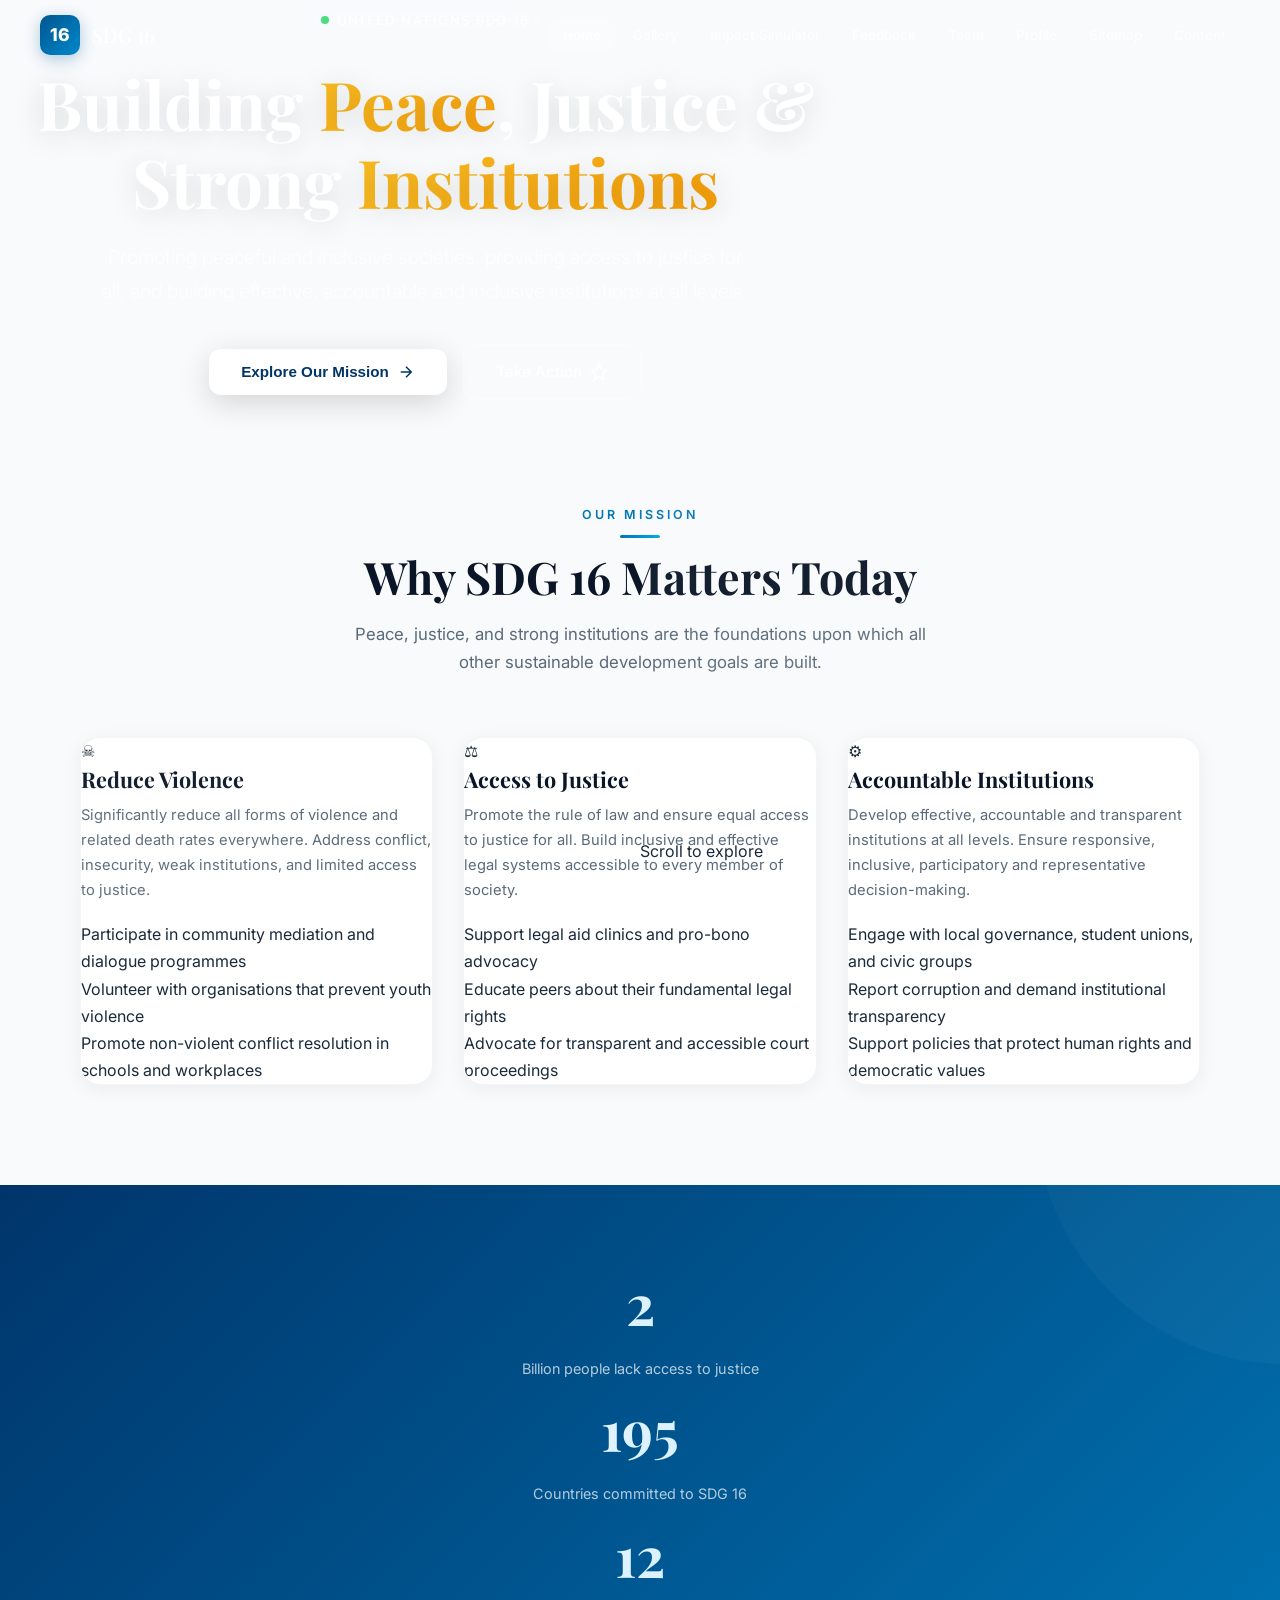
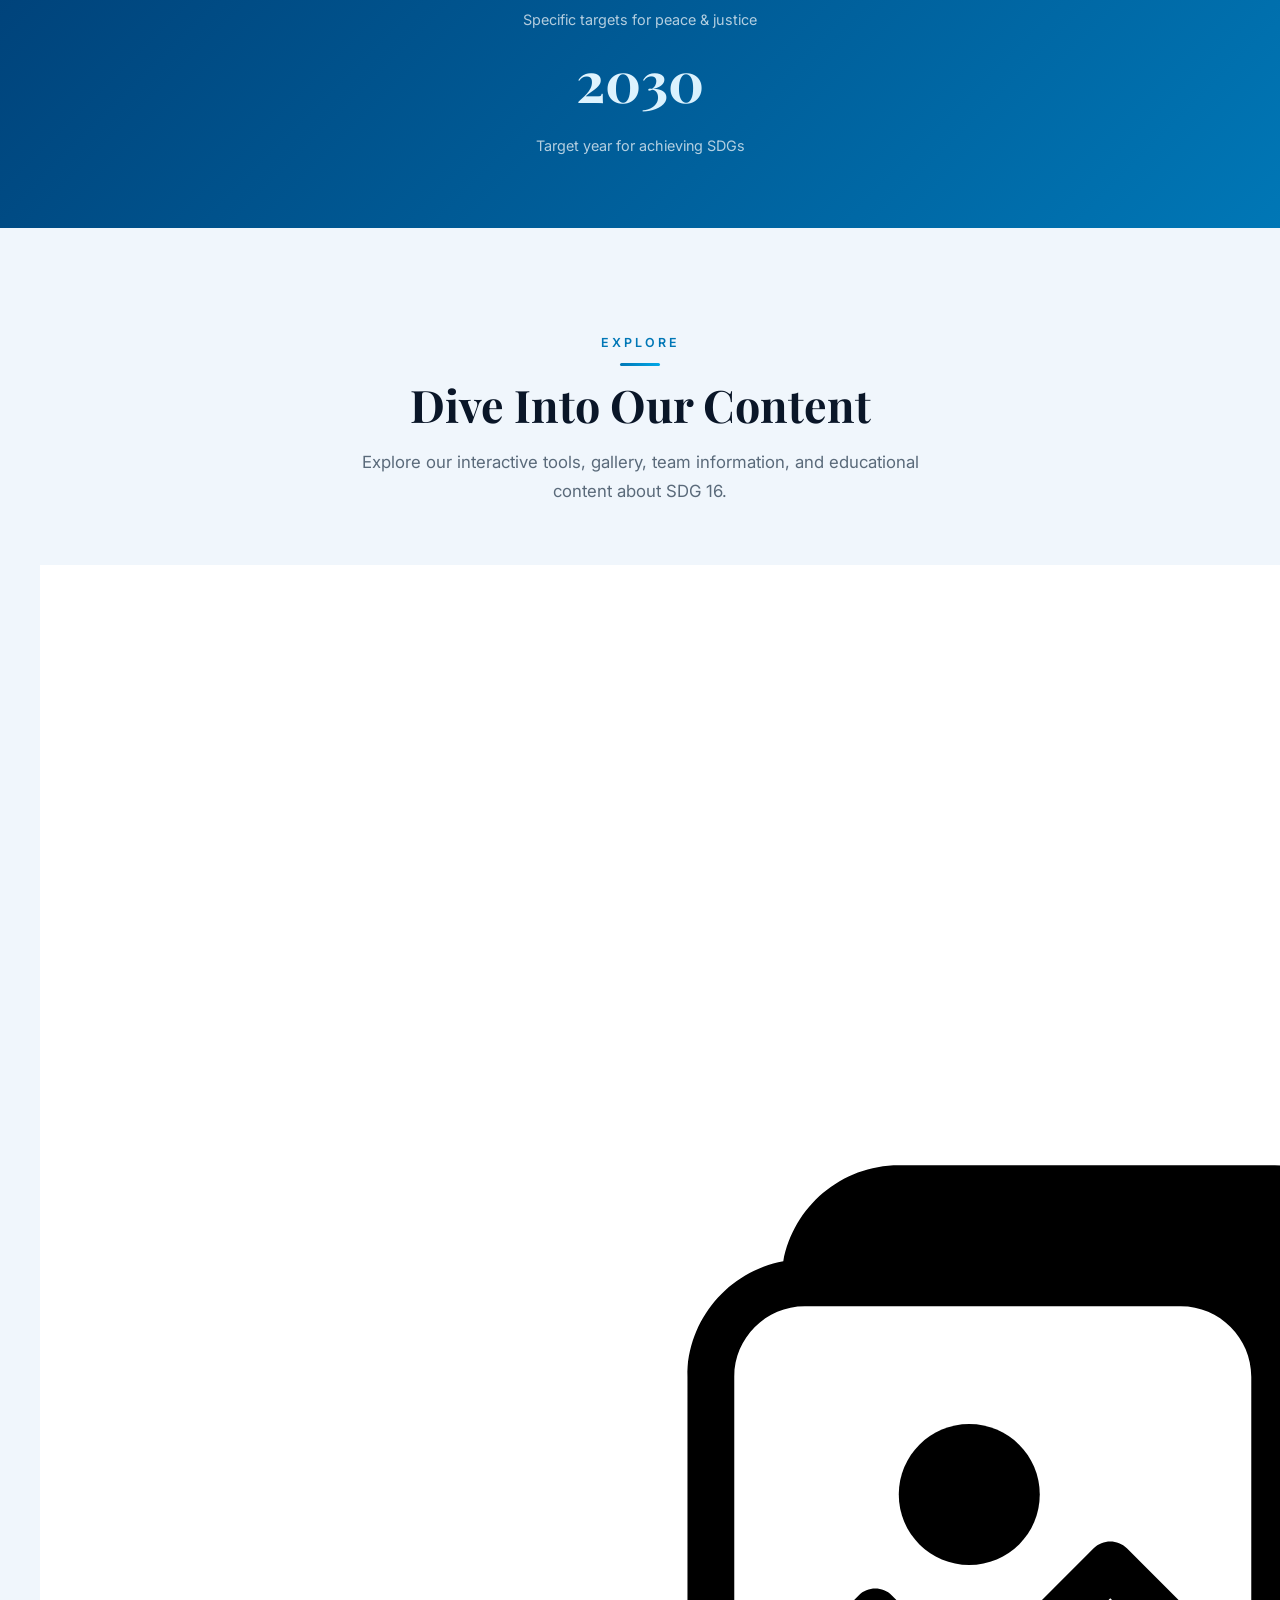
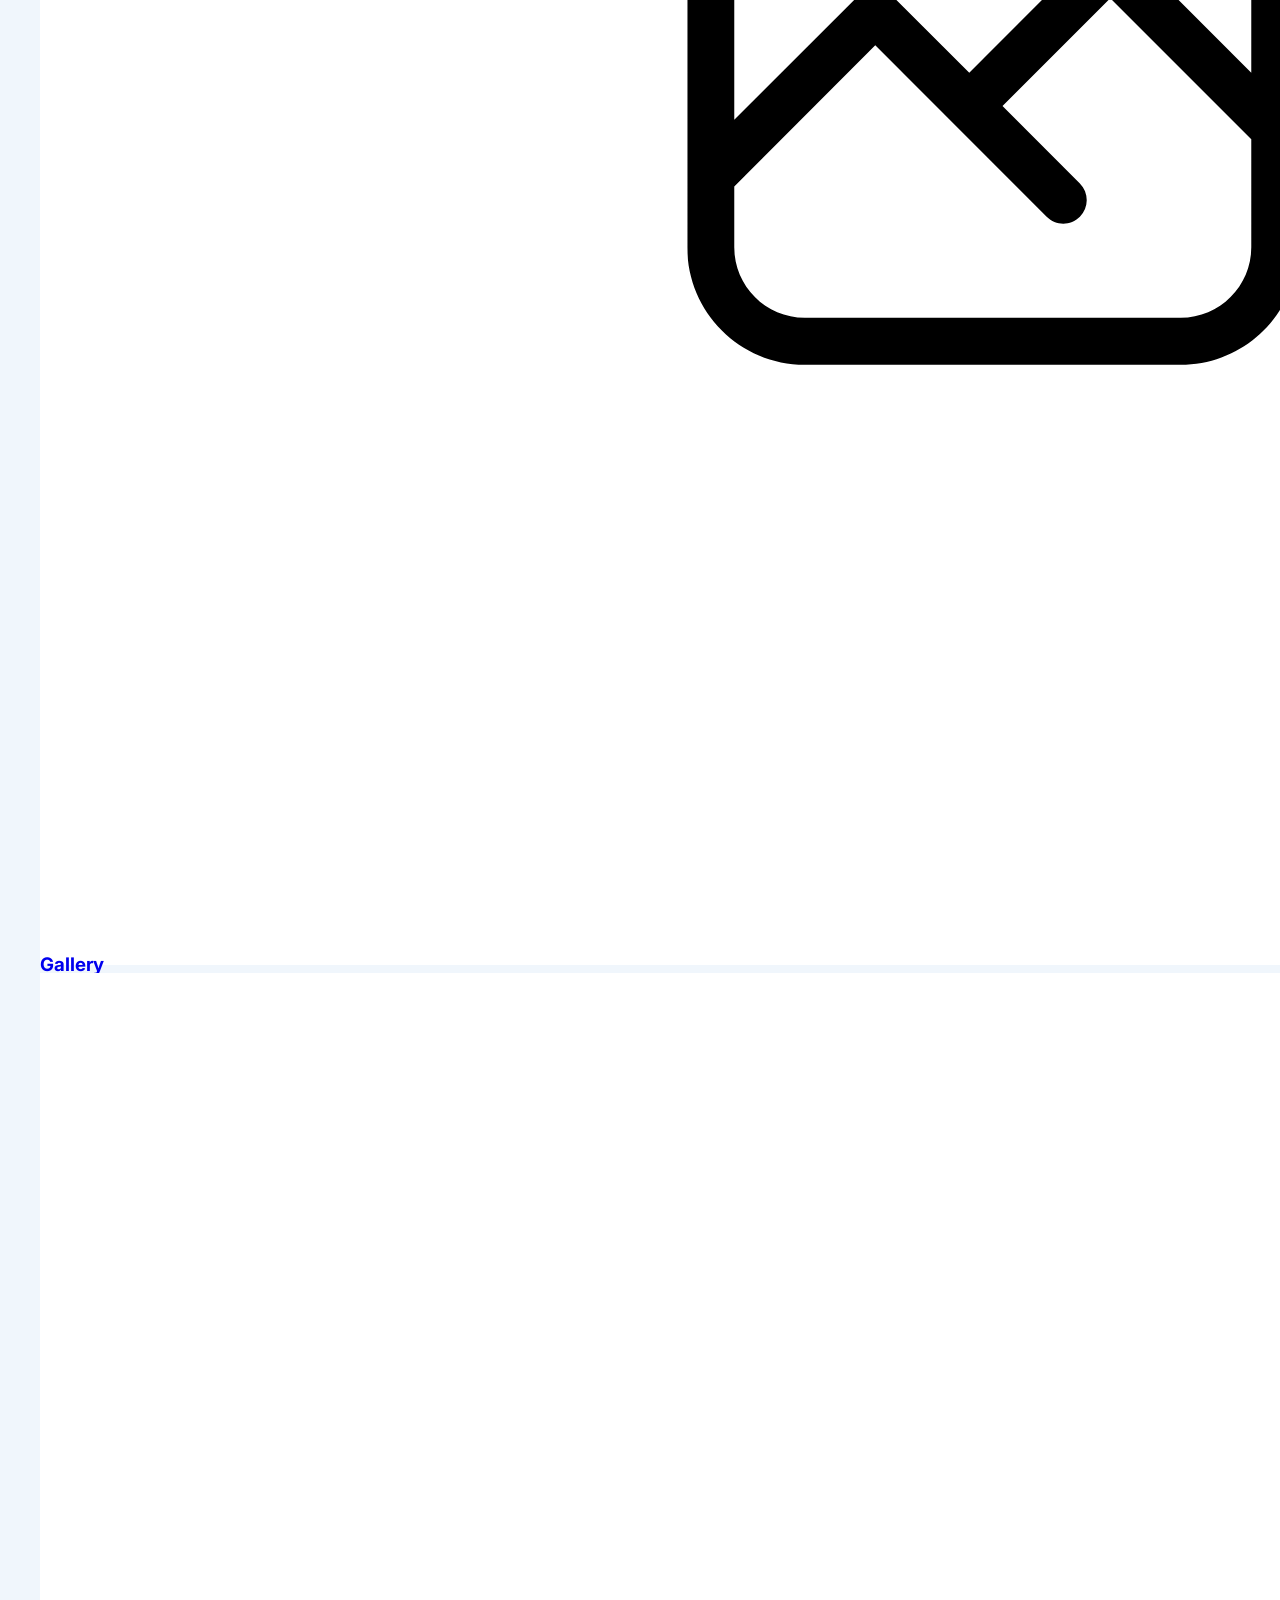
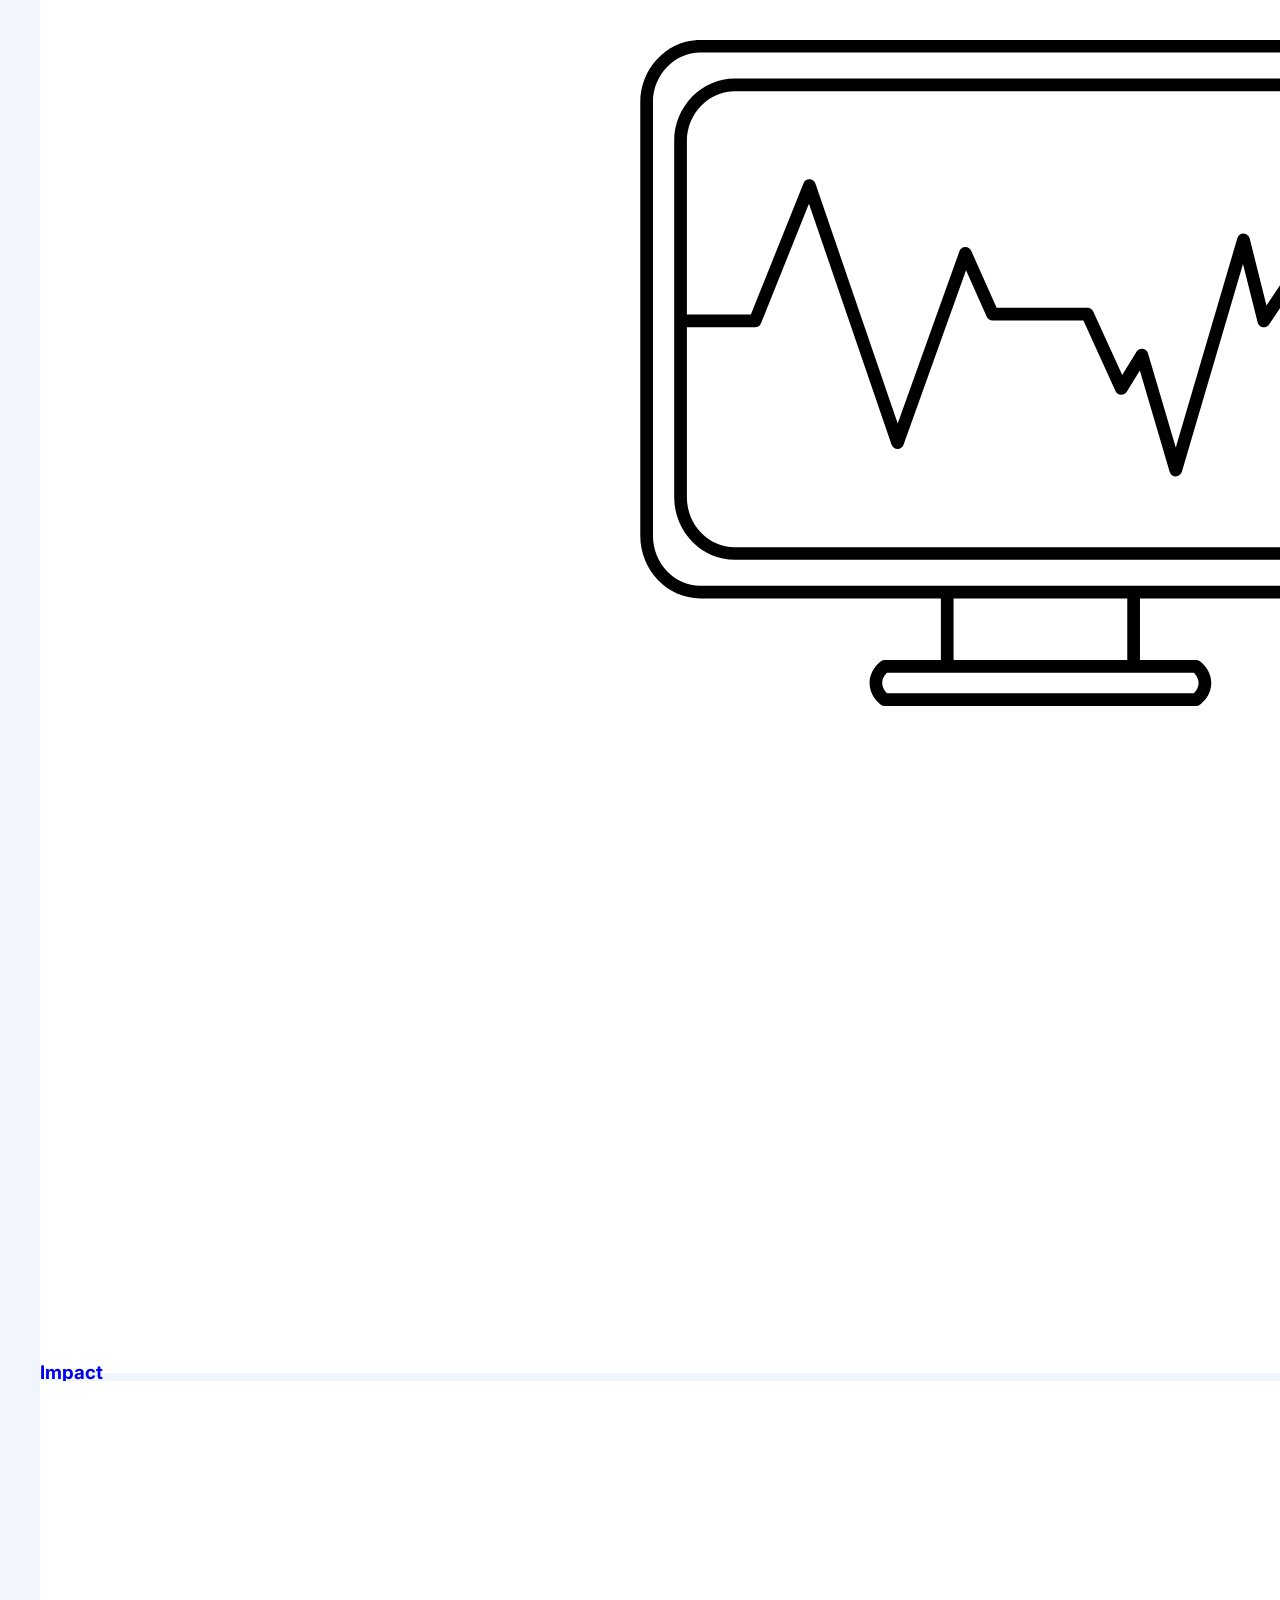
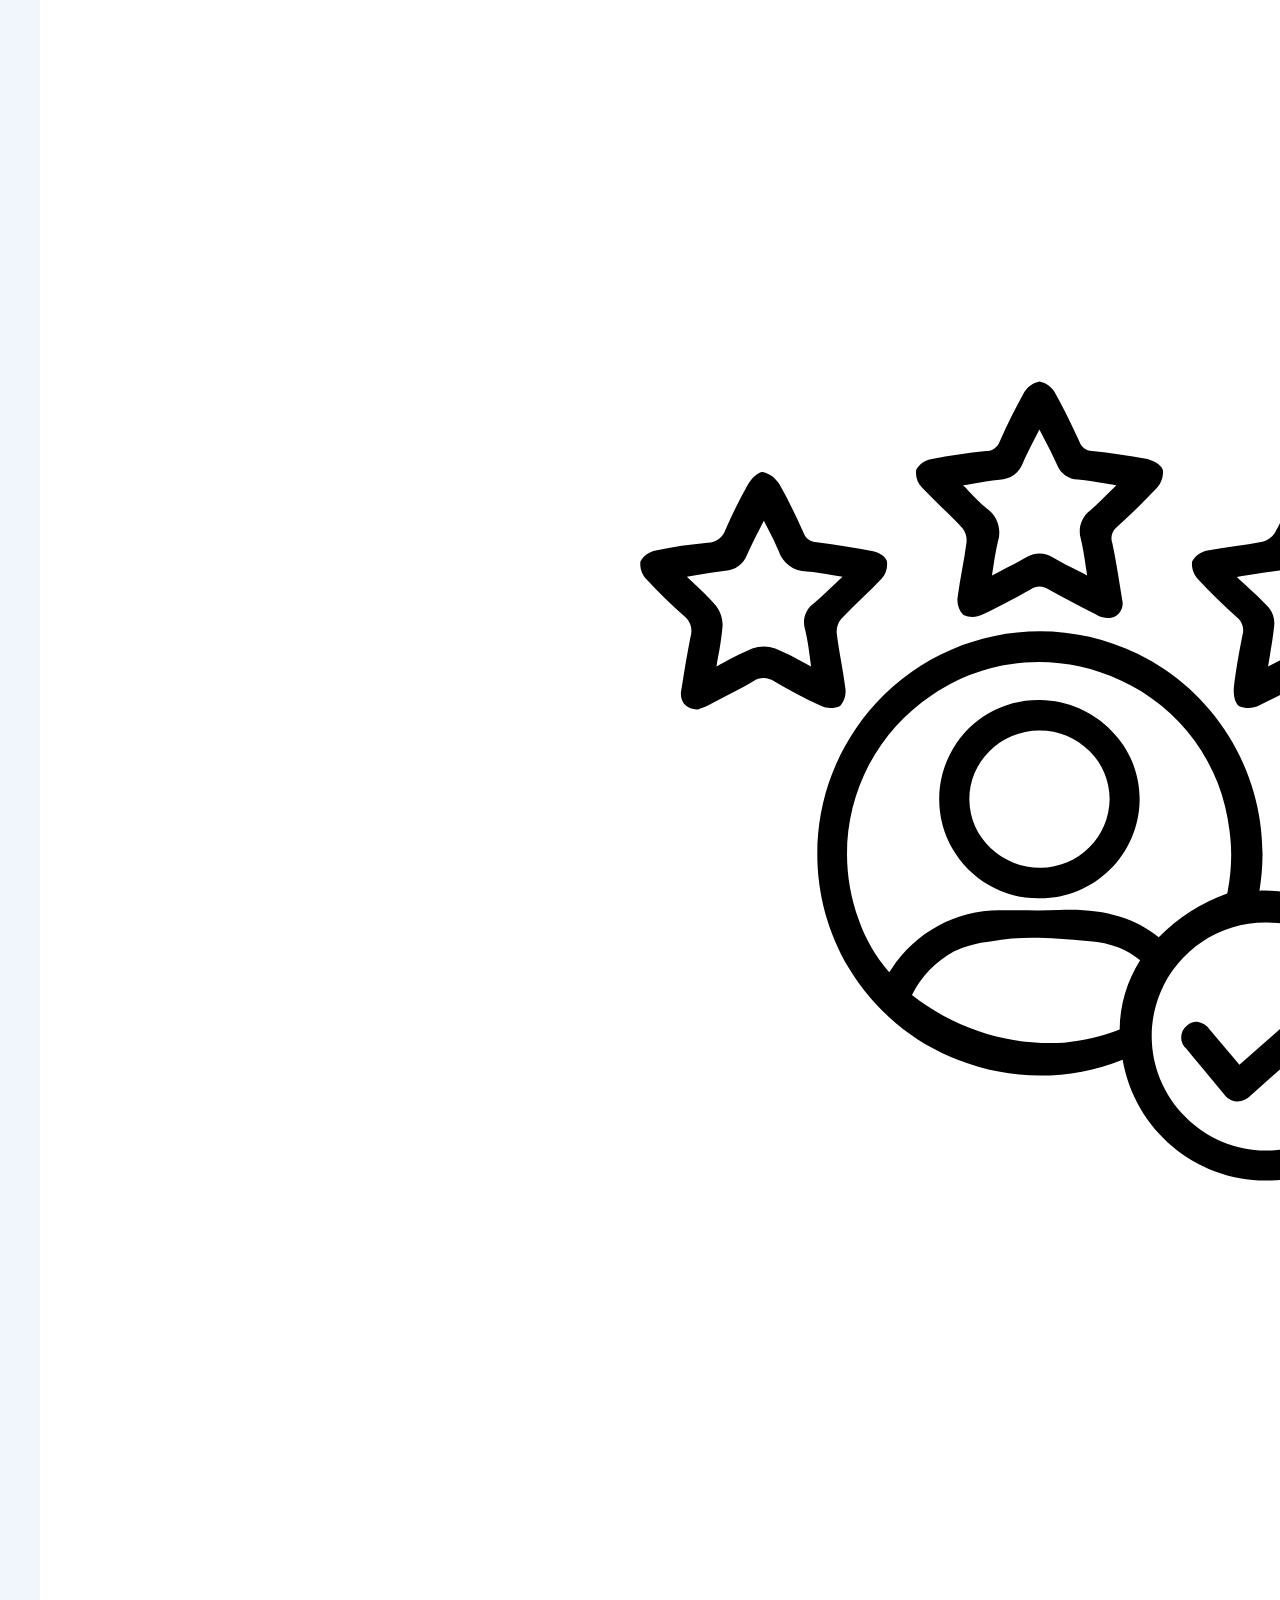
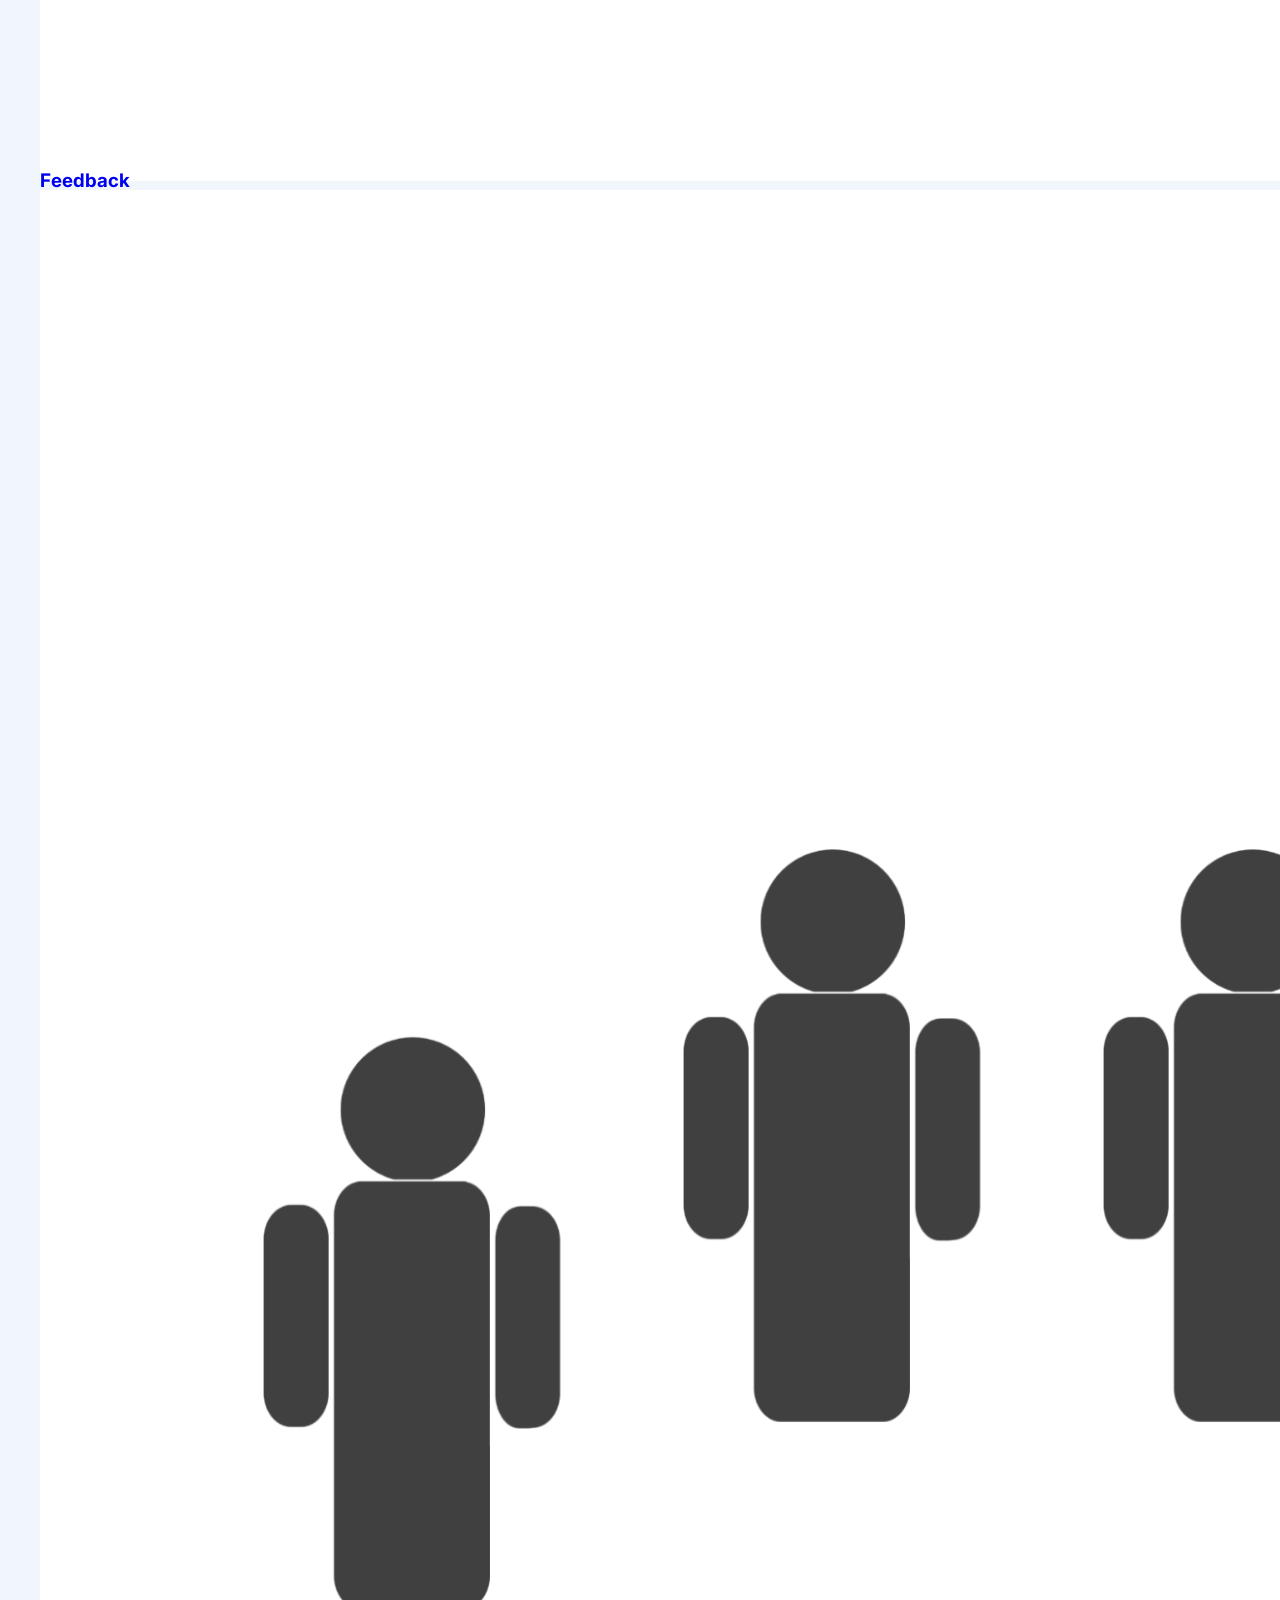
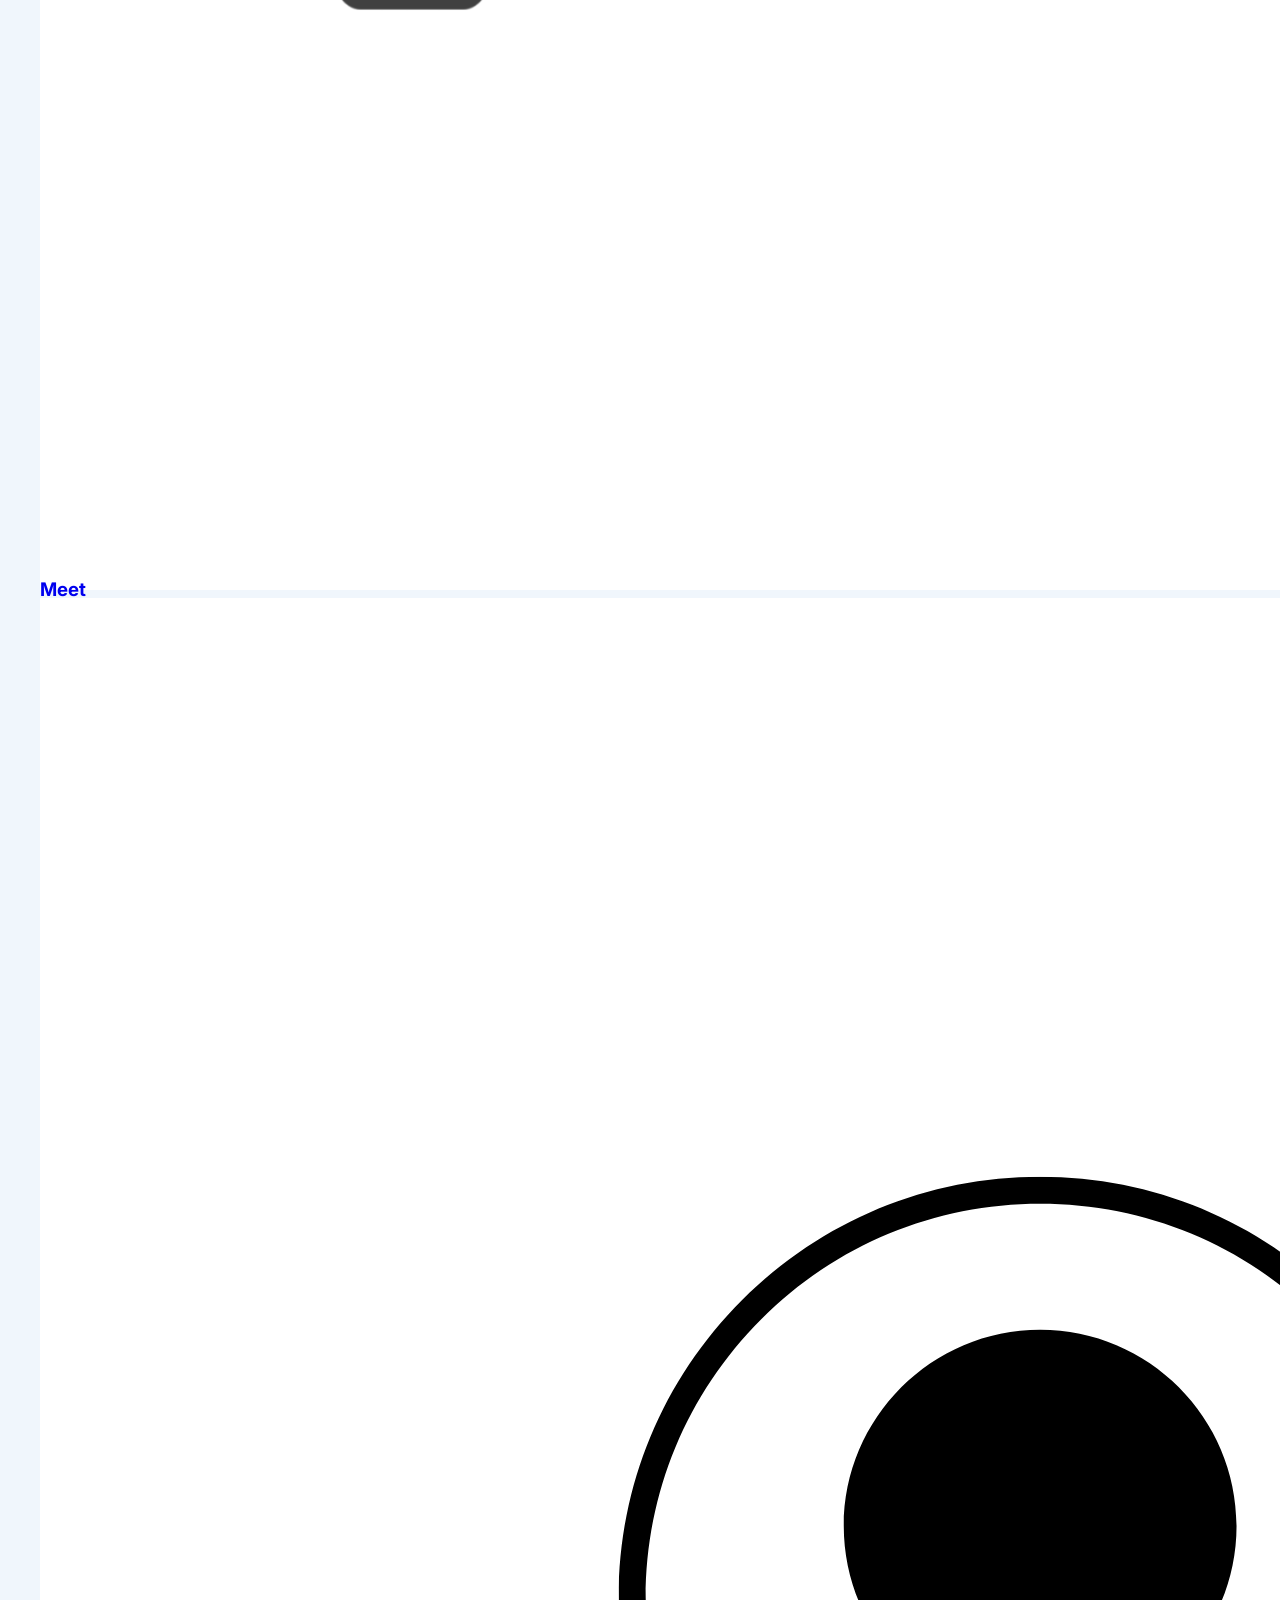
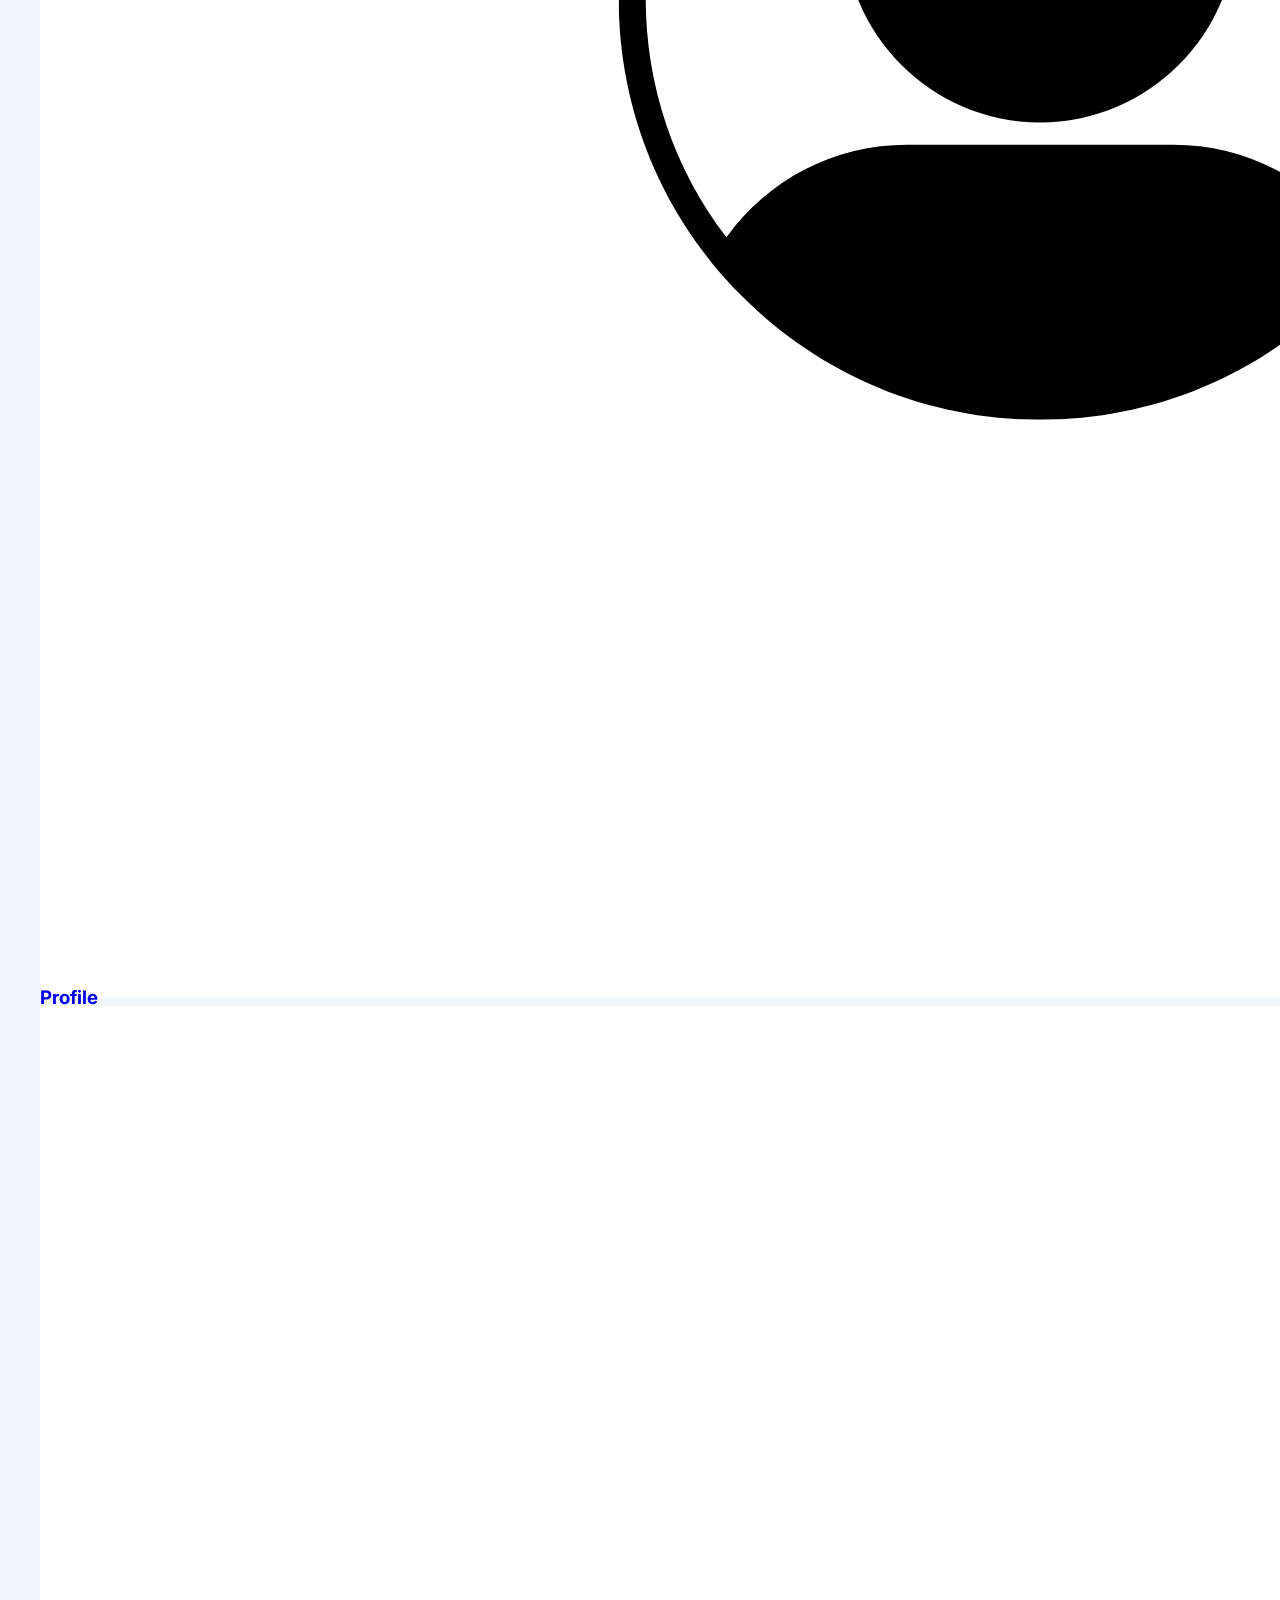
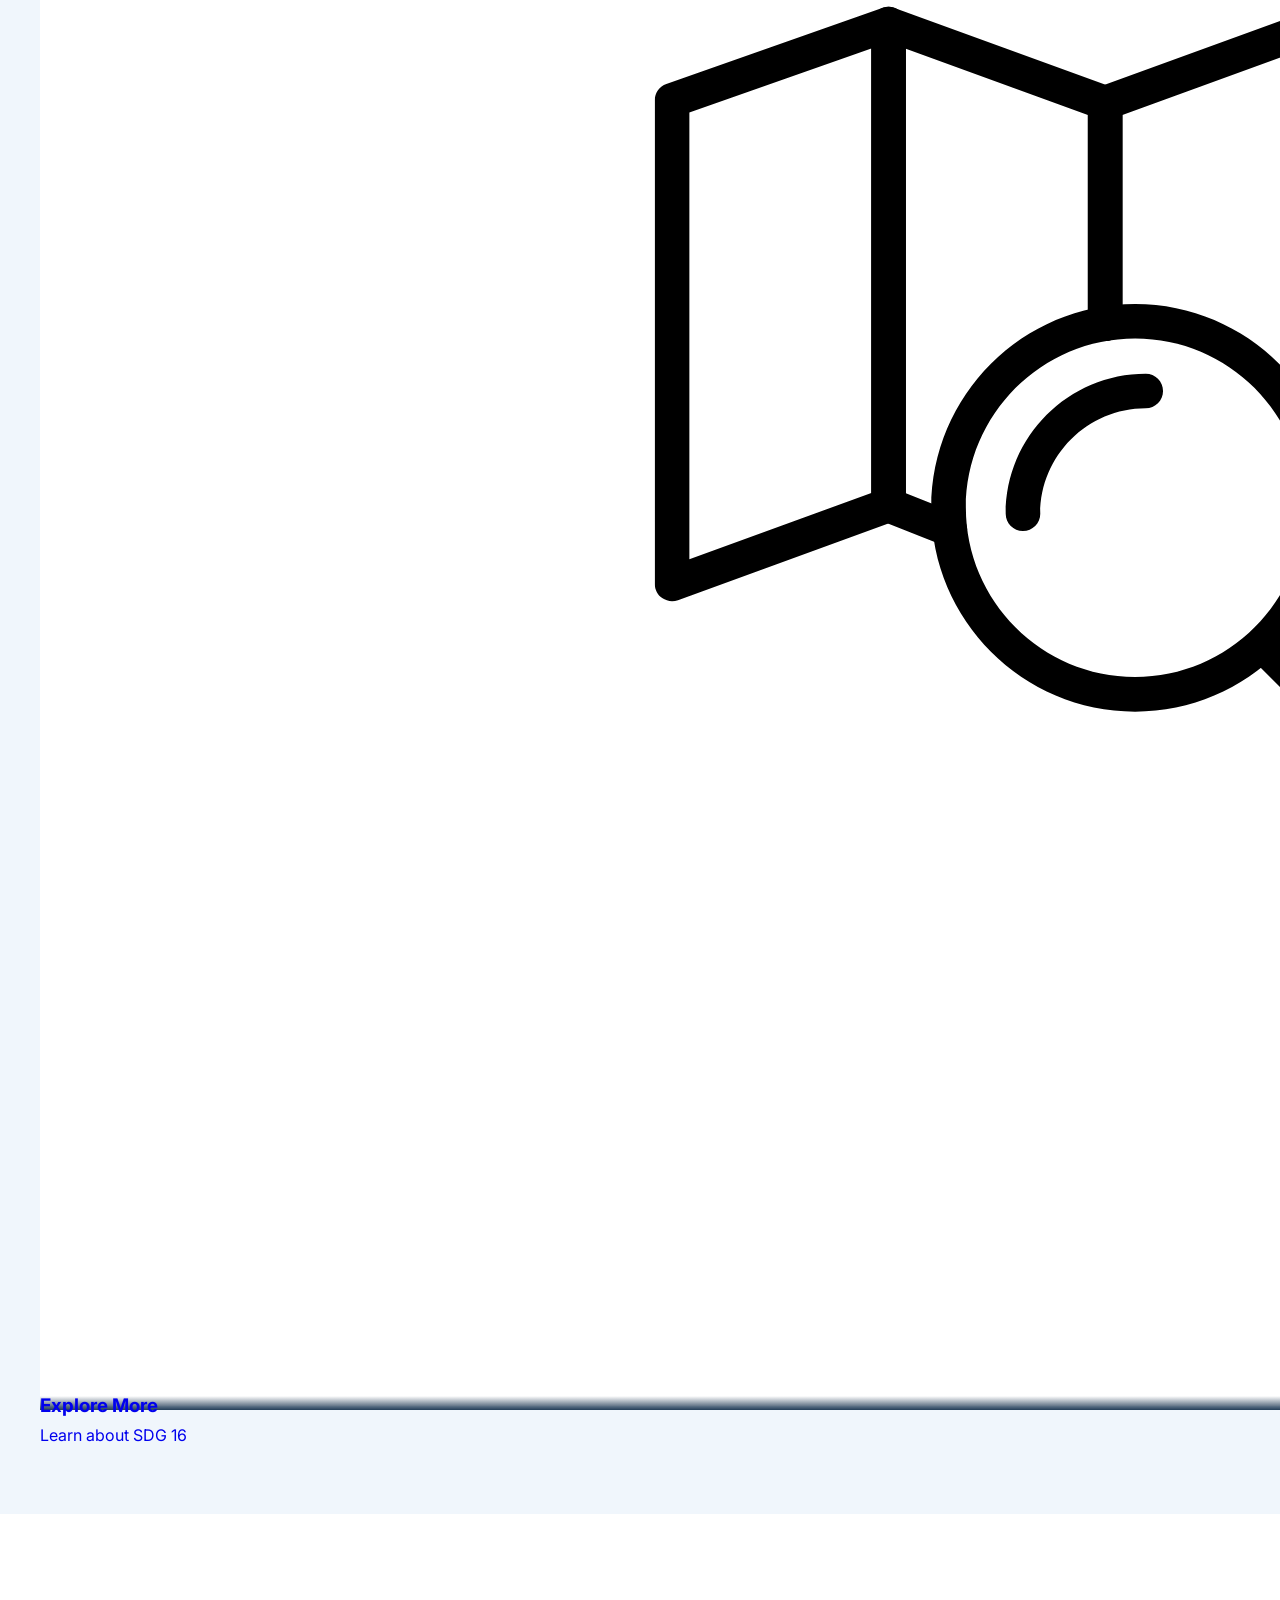
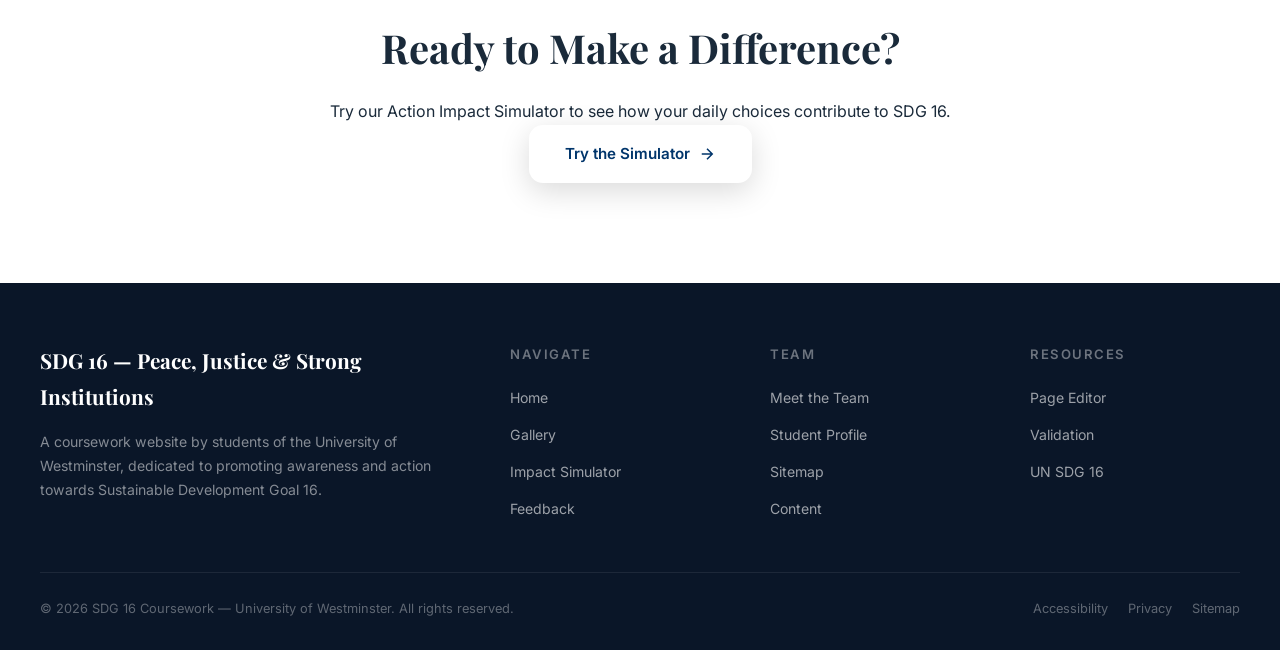
==== commit 5b02fdc2: "Fix broken explore.html link and setModalTheme event parameter issue Agent-Logs-Url: https://github." ====
--- a/index.html
+++ b/index.html
@@ -225,7 +225,7 @@
                         <p>Student contributions</p>
                     </div>
                 </a>
-                <a href="explore.html" class="gallery-tile reveal reveal-delay-1">
+                <a href="content.html" class="gallery-tile reveal reveal-delay-1">
                     <img src="images/explore.png" alt="Explore more content about SDG 16">
                     <div class="gallery-tile-overlay">
                         <h3>Explore More</h3>
